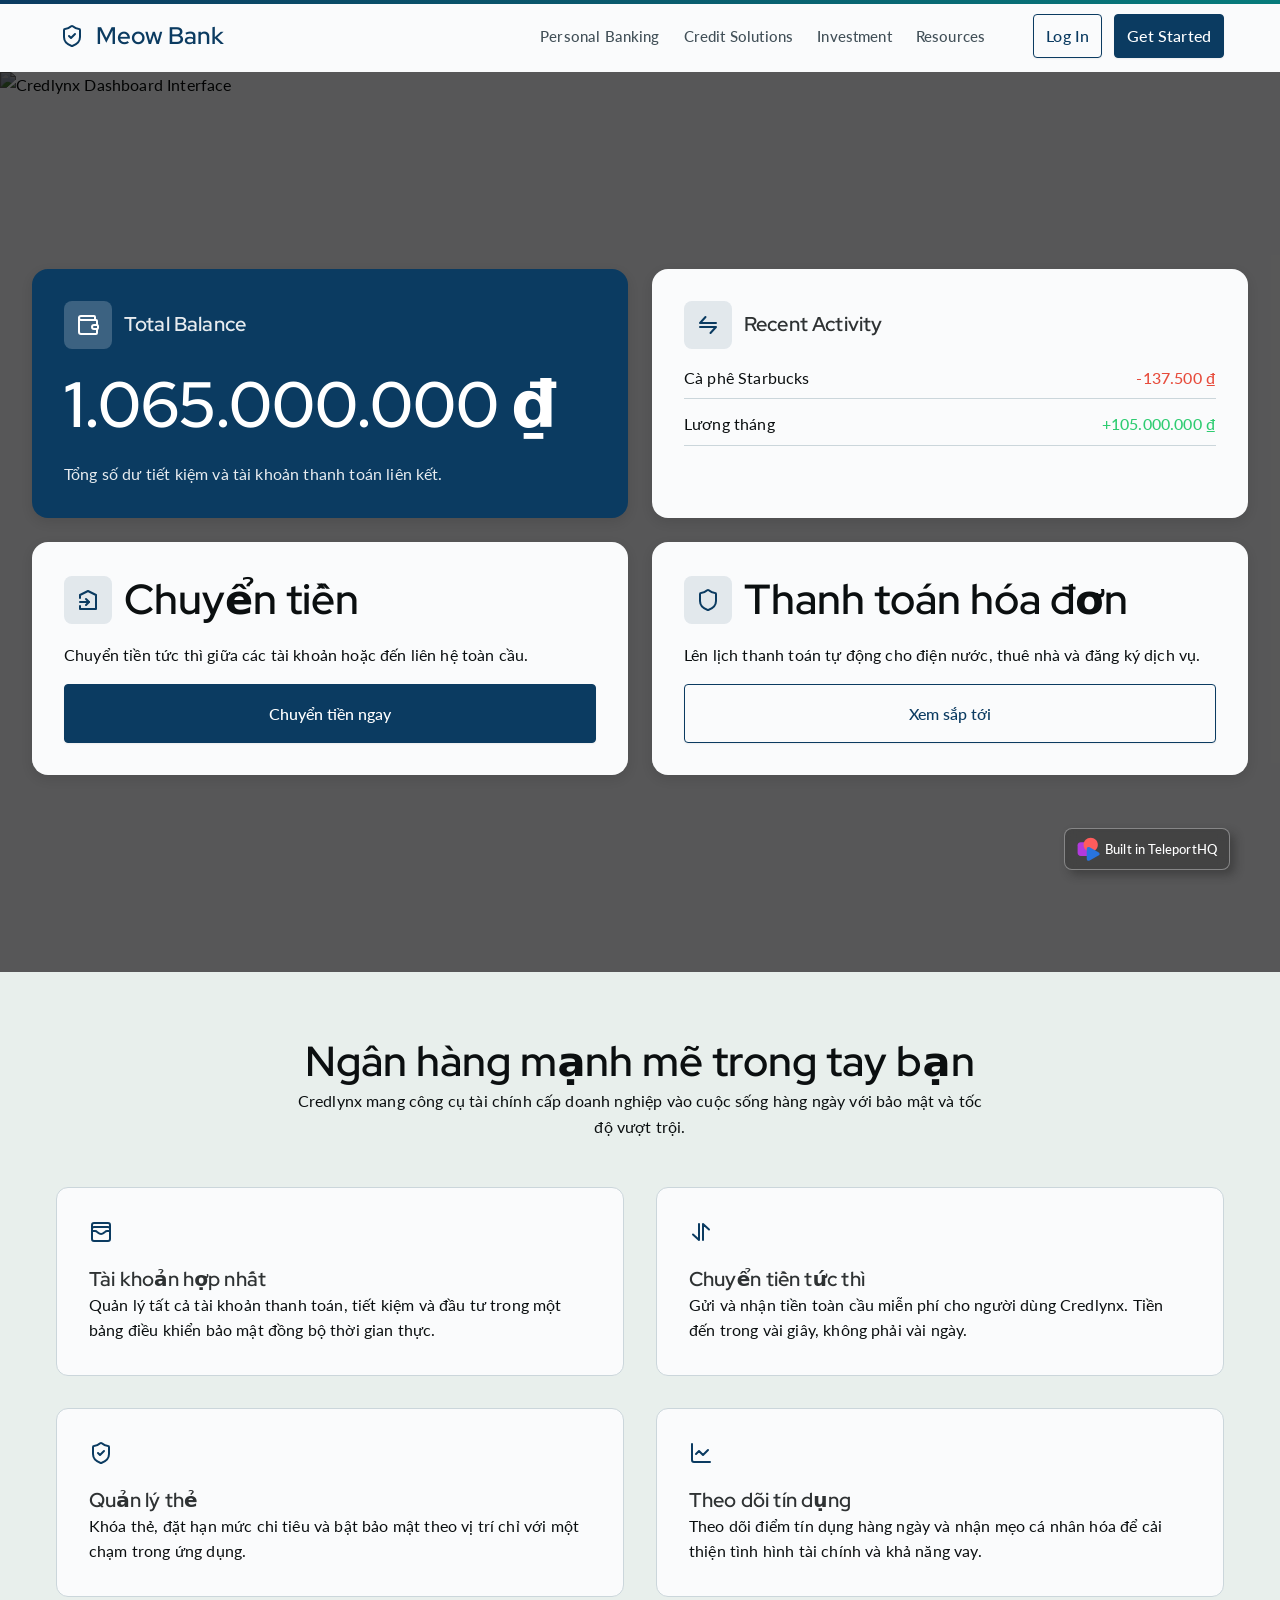
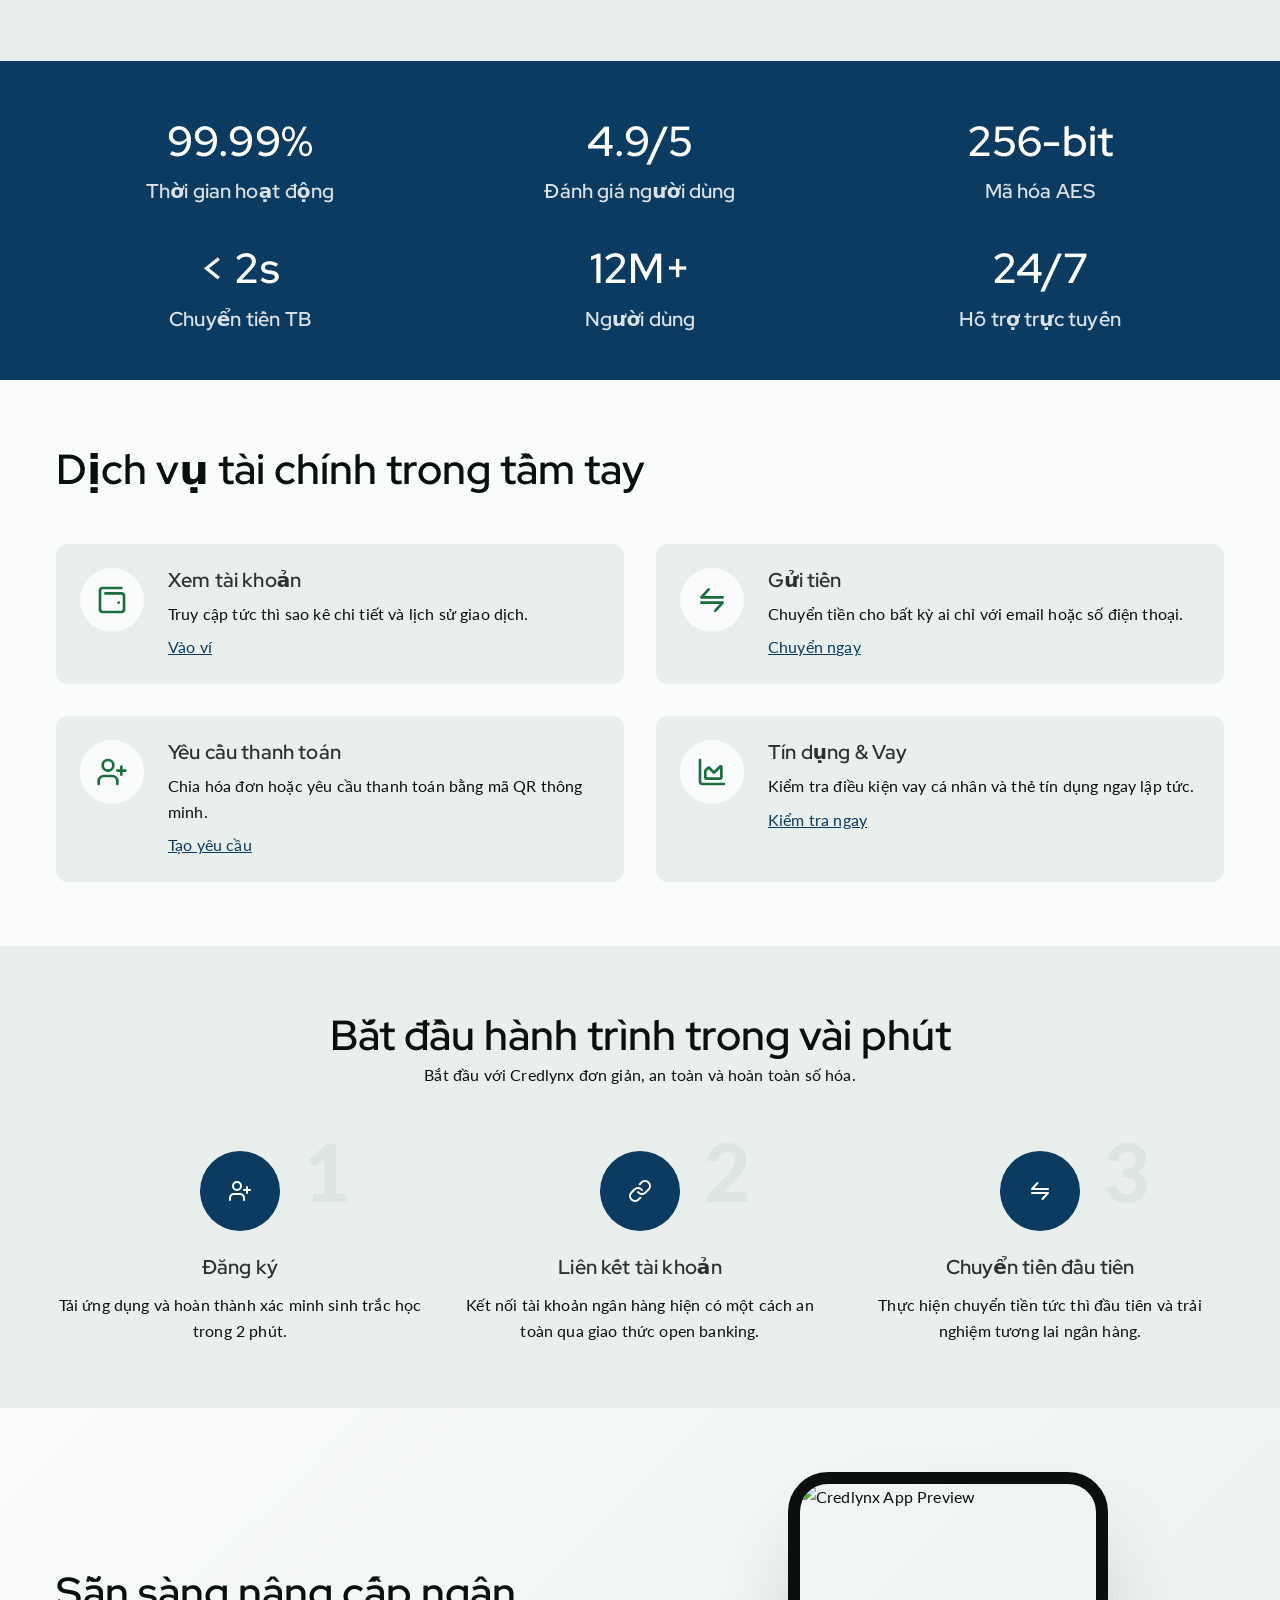
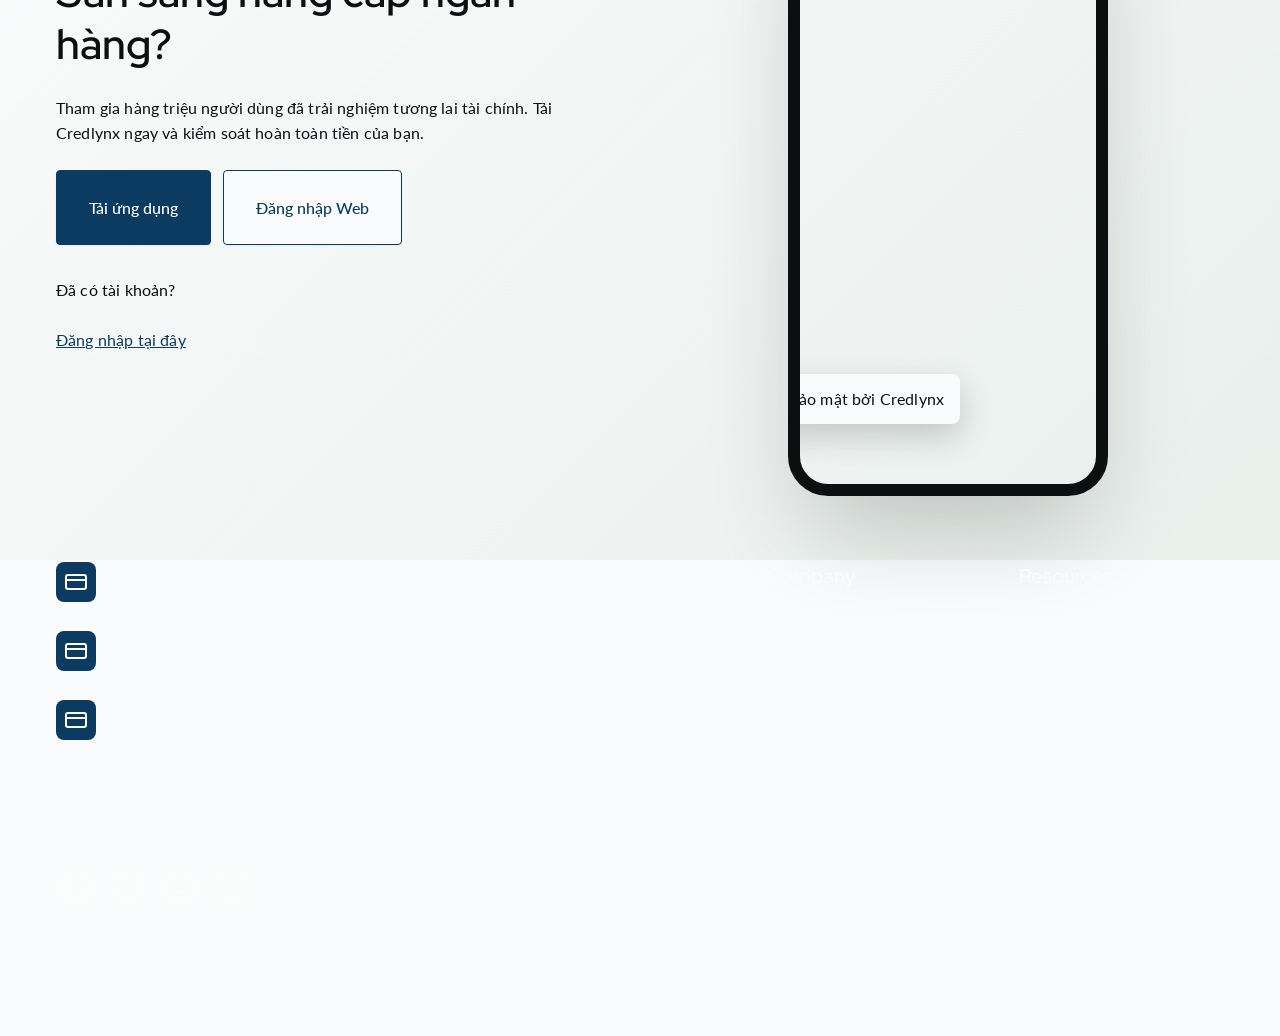
==== static/index.html @ f922c470 "Initial commit" ====
<!DOCTYPE html>
<html lang="vi">
  <head>
    <title>Gripping Alert Rail</title>
    <meta property="og:title" content="Gripping Alert Rail" />
    <meta name="viewport" content="width=device-width, initial-scale=1.0" />
    <meta charset="utf-8" />
    <meta property="twitter:card" content="summary_large_image" />

    <style data-tag="reset-style-sheet">
      html {  line-height: 1.15;}body {  margin: 0;}* {  box-sizing: border-box;  border-width: 0;  border-style: solid;  -webkit-font-smoothing: antialiased;}p,li,ul,pre,div,h1,h2,h3,h4,h5,h6,figure,blockquote,figcaption {  margin: 0;  padding: 0;}button {  background-color: transparent;}button,input,optgroup,select,textarea {  font-family: inherit;  font-size: 100%;  line-height: 1.15;  margin: 0;}button,select {  text-transform: none;}button,[type="button"],[type="reset"],[type="submit"] {  -webkit-appearance: button;  color: inherit;}button::-moz-focus-inner,[type="button"]::-moz-focus-inner,[type="reset"]::-moz-focus-inner,[type="submit"]::-moz-focus-inner {  border-style: none;  padding: 0;}button:-moz-focus,[type="button"]:-moz-focus,[type="reset"]:-moz-focus,[type="submit"]:-moz-focus {  outline: 1px dotted ButtonText;}a {  color: inherit;  text-decoration: inherit;}pre {  white-space: normal;}input {  padding: 2px 4px;}img {  display: block;}details {  display: block;  margin: 0;  padding: 0;}summary::-webkit-details-marker {  display: none;}[data-thq="accordion"] [data-thq="accordion-content"] {  max-height: 0;  overflow: hidden;  transition: max-height 0.3s ease-in-out;  padding: 0;}[data-thq="accordion"] details[data-thq="accordion-trigger"][open] + [data-thq="accordion-content"] {  max-height: 1000vh;}details[data-thq="accordion-trigger"][open] summary [data-thq="accordion-icon"] {  transform: rotate(180deg);}html { scroll-behavior: smooth  }
    </style>
    <style data-tag="default-style-sheet">
      html {
        font-family: Lato;
        font-size: 1rem;
      }

      body {
        font-weight: 400;
        font-style:normal;
        text-decoration: undefined;
        text-transform: undefined;
        letter-spacing: 0.01em;
        line-height: 1.6;
        color: var(--color-on-surface);
        background: var(--color-surface);

        fill: var(--color-on-surface);
      }
    </style>
    <link
      rel="stylesheet"
      href="https://unpkg.com/animate.css@4.1.1/animate.css"
    />
    <link
      rel="stylesheet"
      href="https://fonts.googleapis.com/css2?family=Inter:ital,wght@0,100;0,200;0,300;0,400;0,500;0,600;0,700;0,800;0,900;1,100;1,200;1,300;1,400;1,500;1,600;1,700;1,800;1,900&amp;display=swap"
      data-tag="font"
    />
    <link
      rel="stylesheet"
      href="https://fonts.googleapis.com/css2?family=STIX+Two+Text:ital,wght@0,400;0,500;0,600;0,700;1,400;1,500;1,600;1,700&amp;display=swap"
      data-tag="font"
    />
    <link
      rel="stylesheet"
      href="https://fonts.googleapis.com/css2?family=Noto+Sans:ital,wght@0,100;0,200;0,300;0,400;0,500;0,600;0,700;0,800;0,900;1,100;1,200;1,300;1,400;1,500;1,600;1,700;1,800;1,900&amp;display=swap"
      data-tag="font"
    />
    <link
      rel="stylesheet"
      href="https://fonts.googleapis.com/css2?family=Lato:ital,wght@0,100;0,300;0,400;0,700;0,900;1,100;1,300;1,400;1,700;1,900&amp;display=swap"
      data-tag="font"
    />
    <link
      rel="stylesheet"
      href="https://fonts.googleapis.com/css2?family=Red+Hat+Display:ital,wght@0,300;0,400;0,500;0,600;0,700;0,800;0,900;1,300;1,400;1,500;1,600;1,700;1,800;1,900&amp;display=swap"
      data-tag="font"
    />
    <link
      rel="stylesheet"
      href="https://unpkg.com/@teleporthq/teleport-custom-scripts/dist/style.css"
    />
    <style>
      [data-thq="thq-dropdown"]:hover > [data-thq="thq-dropdown-list"] {
          display: flex;
        }

        [data-thq="thq-dropdown"]:hover > div [data-thq="thq-dropdown-arrow"] {
          transform: rotate(90deg);
        }
    </style>
  </head>
  <body>
    <link rel="stylesheet" href="./style.css" />
    <div>



      <div class="home-container1">
        <navigation-wrapper class="navigation-wrapper">
          <!--Navigation component-->
          <div class="navigation-container1">
            <nav id="main-navigation" class="navigation-wrapper">
              <div class="navigation-container">
                <a href="index.html">
                  <div aria-label="Credlynx Home" class="navigation-logo-link">
                    <div class="navigation-logo-icon">
                      <svg
                        xmlns="http://www.w3.org/2000/svg"
                        width="24"
                        height="24"
                        viewBox="0 0 24 24"
                      >
                        <g
                          fill="none"
                          stroke="currentColor"
                          stroke-linecap="round"
                          stroke-linejoin="round"
                          stroke-width="2"
                        >
                          <path
                            d="M20 13c0 5-3.5 7.5-7.66 8.95a1 1 0 0 1-.67-.01C7.5 20.5 4 18 4 13V6a1 1 0 0 1 1-1c2 0 4.5-1.2 6.24-2.72a1.17 1.17 0 0 1 1.52 0C14.51 3.81 17 5 19 5a1 1 0 0 1 1 1z"
                          ></path>
                          <path d="m9 12l2 2l4-4"></path>
                        </g>
                      </svg>
                    </div>
                    <span class="navigation-brand-name section-title">
                      Meow Bank
                    </span>
                  </div>
                </a>
                <div class="navigation-desktop-menu">
                  <ul class="navigation-links-list">
                    <li class="navigation-link-item">
                      <a href="index.html">
                        <div class="navigation-nav-link">
                          <span>Personal Banking</span>
                        </div>
                      </a>
                    </li>
                    <li class="navigation-link-item">
                      <a href="index.html">
                        <div class="navigation-nav-link">
                          <span>Credit Solutions</span>
                        </div>
                      </a>
                    </li>
                    <li class="navigation-link-item">
                      <a href="index.html">
                        <div class="navigation-nav-link">
                          <span>Investment</span>
                        </div>
                      </a>
                    </li>
                    <li class="navigation-link-item">
                      <a href="index.html">
                        <div class="navigation-nav-link">
                          <span>Resources</span>
                        </div>
                      </a>
                    </li>
                  </ul>
                  <div class="navigation-actions">
                    <a href="login.html">
                      <div class="btn btn-outline btn-sm">
                        <span>Log In</span>
                      </div>
                    </a>
                    <a href="login.html">
                      <div class="btn btn-sm btn-primary">
                        <span>Get Started</span>
                      </div>
                    </a>
                  </div>
                </div>
                <button
                  id="mobile-menu-open"
                  aria-expanded="false"
                  aria-controls="mobile-overlay"
                  aria-label="Open menu"
                  class="navigation-mobile-toggle"
                >
                  <svg
                    xmlns="http://www.w3.org/2000/svg"
                    width="24"
                    height="24"
                    viewBox="0 0 24 24"
                  >
                    <path
                      fill="none"
                      stroke="currentColor"
                      stroke-linecap="round"
                      stroke-linejoin="round"
                      stroke-width="2"
                      d="M4 6h16M4 12h16M4 18h16"
                    ></path>
                  </svg>
                </button>
              </div>
            </nav>
            <div
              id="mobile-overlay"
              aria-hidden="true"
              class="navigation-mobile-overlay"
            >
              <div class="navigation-mobile-header">
                <a href="index.html">
                  <div aria-label="Credlynx Home" class="navigation-logo-link">
                    <div class="navigation-logo-icon">
                      <svg
                        xmlns="http://www.w3.org/2000/svg"
                        width="24"
                        height="24"
                        viewBox="0 0 24 24"
                      >
                        <g
                          fill="none"
                          stroke="currentColor"
                          stroke-linecap="round"
                          stroke-linejoin="round"
                          stroke-width="2"
                        >
                          <path
                            d="M20 13c0 5-3.5 7.5-7.66 8.95a1 1 0 0 1-.67-.01C7.5 20.5 4 18 4 13V6a1 1 0 0 1 1-1c2 0 4.5-1.2 6.24-2.72a1.17 1.17 0 0 1 1.52 0C14.51 3.81 17 5 19 5a1 1 0 0 1 1 1z"
                          ></path>
                          <path d="m9 12l2 2l4-4"></path>
                        </g>
                      </svg>
                    </div>
                    <span class="navigation-brand-name section-title">
                      Credlynx
                    </span>
                  </div>
                </a>
                <button
                  id="mobile-menu-close"
                  aria-label="Close menu"
                  class="navigation-mobile-close"
                >
                  <svg
                    xmlns="http://www.w3.org/2000/svg"
                    width="24"
                    height="24"
                    viewBox="0 0 24 24"
                  >
                    <path
                      fill="none"
                      stroke="currentColor"
                      stroke-linecap="round"
                      stroke-linejoin="round"
                      stroke-width="2"
                      d="M20 13c0 5-3.5 7.5-7.66 8.95a1 1 0 0 1-.67-.01C7.5 20.5 4 18 4 13V6a1 1 0 0 1 1-1c2 0 4.5-1.2 6.24-2.72a1.17 1.17 0 0 1 1.52 0C14.51 3.81 17 5 19 5a1 1 0 0 1 1 1zm-5.5-3.5l-5 5m0-5l5 5"
                    ></path>
                  </svg>
                </button>
              </div>
              <div class="navigation-mobile-content">
                <ul class="navigation-mobile-links">
                  <li class="navigation-mobile-item">
                    <a href="index.html">
                      <div class="navigation-mobile-link">
                        <span>Personal Banking</span>
                      </div>
                    </a>
                  </li>
                  <li class="navigation-mobile-item">
                    <a href="index.html">
                      <div class="navigation-mobile-link">
                        <span>Credit Solutions</span>
                      </div>
                    </a>
                  </li>
                  <li class="navigation-mobile-item">
                    <a href="index.html">
                      <div class="navigation-mobile-link">
                        <span>Investment</span>
                      </div>
                    </a>
                  </li>
                  <li class="navigation-mobile-item">
                    <a href="index.html">
                      <div class="navigation-mobile-link">
                        <span>Resources</span>
                      </div>
                    </a>
                  </li>
                  <li class="navigation-mobile-item">
                    <a href="login.html">
                      <div class="navigation-mobile-link">
                        <span>Login</span>
                      </div>
                    </a>
                  </li>
                  <div data-thq="thq-dropdown" class="navigation-thq-dropdown">
                    <div
                      data-thq="thq-dropdown-toggle"
                      class="navigation-thq-dropdown-toggle"
                    >
                      <span>More</span>
                      <div
                        data-thq="thq-dropdown-arrow"
                        class="navigation-thq-dropdown-arrow"
                      >
                        <svg viewBox="0 0 1024 1024" class="navigation-icon22">
                          <path d="M426 726v-428l214 214z"></path>
                        </svg>
                      </div>
                    </div>
                    <ul
                      data-thq="thq-dropdown-list"
                      class="navigation-thq-dropdown-list"
                    >
                      <li class="navigation-mobile-item">
                        <a href="account-balance.html">
                          <div class="navigation-mobile-link">
                            <span>Account Balance</span>
                          </div>
                        </a>
                      </li>
                    </ul>
                  </div>
                </ul>
                <div class="navigation-mobile-footer">
                  <a href="login.html">
                    <div class="navigation-full-btn btn btn-outline btn-lg">
                      <span>Log In</span>
                    </div>
                  </a>
                  <a href="login.html">
                    <div class="navigation-full-btn btn btn-primary btn-lg">
                      <span>Open Account</span>
                    </div>
                  </a>
                </div>
              </div>
            </div>
            <div class="navigation-container2">
              <div class="navigation-container3">
                <style>
                  @media (prefers-reduced-motion: reduce) {
                  .navigation-mobile-overlay {
                    transition: none;
                  }
                  }
                </style>
              </div>
            </div>
            <div class="navigation-container4">
              <div class="navigation-container5">
                <script defer="" data-name="navigation-logic">
                  document.addEventListener('DOMContentLoaded', function() {
                    (function(){
                      const mobileOpenBtn = document.getElementById("mobile-menu-open")
                      const mobileCloseBtn = document.getElementById("mobile-menu-close")
                      const mobileOverlay = document.getElementById("mobile-overlay")
                      const navLinks = document.querySelectorAll(".navigation-mobile-link")

                      const toggleMenu = (isOpen) => {
                        mobileOverlay.classList.toggle("is-active", isOpen)
                        mobileOpenBtn.setAttribute("aria-expanded", isOpen)
                        mobileOverlay.setAttribute("aria-hidden", !isOpen)
                        document.body.style.overflow = isOpen ? "hidden" : ""
                      }

                      mobileOpenBtn.addEventListener("click", () => toggleMenu(true))
                      mobileCloseBtn.addEventListener("click", () => toggleMenu(false))

                      navLinks.forEach((link) => {
                        link.addEventListener("click", () => toggleMenu(false))
                      })

                      window.addEventListener("scroll", () => {
                        const nav = document.getElementById("main-navigation")
                        if (window.scrollY > 20) {
                          nav.style.boxShadow = "0 4px 20px rgba(0, 0, 0, 0.05)"
                          nav.style.borderColor = "transparent"
                        } else {
                          nav.style.boxShadow = "none"
                          nav.style.borderColor = "var(--color-border)"
                        }
                      })
                    })()
                  });
                </script>
              </div>
            </div>
          </div>
        </navigation-wrapper>
        <section class="dashboard-hero">
          <div class="dashboard-hero__media">
            <img
              src="https://images.pexels.com/photos/7534796/pexels-photo-7534796.jpeg?auto=compress&amp;cs=tinysrgb&amp;w=1500"
              alt="Credlynx Dashboard Interface"
              class="dashboard-hero__image"
            />
            <div class="dashboard-hero__overlay"></div>
          </div>
          <div class="dashboard-hero__content">
            <div class="dashboard-hero__grid">
              <article class="dashboard-card dashboard-card--accent">
                <div class="dashboard-card__header">
                  <div class="dashboard-card__icon-box">
                    <svg
                      xmlns="http://www.w3.org/2000/svg"
                      width="24"
                      height="24"
                      viewBox="0 0 24 24"
                    >
                      <g
                        fill="none"
                        stroke="currentColor"
                        stroke-linecap="round"
                        stroke-linejoin="round"
                        stroke-width="2"
                      >
                        <path
                          d="M19 7V4a1 1 0 0 0-1-1H5a2 2 0 0 0 0 4h15a1 1 0 0 1 1 1v4h-3a2 2 0 0 0 0 4h3a1 1 0 0 0 1-1v-2a1 1 0 0 0-1-1"
                        ></path>
                        <path
                          d="M3 5v14a2 2 0 0 0 2 2h15a1 1 0 0 0 1-1v-4"
                        ></path>
                      </g>
                    </svg>
                  </div>
                  <span class="section-subtitle">Total Balance</span>
                </div>
                <h1 class="hero-title">1.065.000.000 ₫</h1>
                <p class="section-content">
                  Tổng số dư tiết kiệm và tài khoản thanh toán liên kết.
                </p>
              </article>
              <article class="dashboard-card">
                <div class="dashboard-card__header">
                  <div class="dashboard-card__icon-box">
                    <svg
                      xmlns="http://www.w3.org/2000/svg"
                      width="24"
                      height="24"
                      viewBox="0 0 24 24"
                    >
                      <path
                        fill="none"
                        stroke="currentColor"
                        stroke-linecap="round"
                        stroke-linejoin="round"
                        stroke-width="2"
                        d="M20 10H4l5.5-6M4 14h16l-5.5 6"
                      ></path>
                    </svg>
                  </div>
                  <span class="section-subtitle">Recent Activity</span>
                </div>
                <ul class="dashboard-list">
                  <li class="dashboard-list__item">
                    <span class="section-content">Cà phê Starbucks</span>
                    <span
                      class="dashboard-list__amount dashboard-list__amount--negative"
                    >
                      -137.500 ₫
                    </span>
                  </li>
                  <li class="dashboard-list__item">
                    <span class="section-content">Lương tháng</span>
                    <span
                      class="dashboard-list__amount dashboard-list__amount--positive"
                    >
                      +105.000.000 ₫
                    </span>
                  </li>
                </ul>
              </article>
              <article class="dashboard-card dashboard-card--interactive">
                <div class="dashboard-card__header">
                  <div class="dashboard-card__icon-box">
                    <svg
                      xmlns="http://www.w3.org/2000/svg"
                      width="24"
                      height="24"
                      viewBox="0 0 24 24"
                    >
                      <g
                        fill="none"
                        stroke="currentColor"
                        stroke-linecap="round"
                        stroke-linejoin="round"
                        stroke-width="2"
                      >
                        <path d="M4 18v3h16V7l-8-4l-8 4v3m0 4h9"></path>
                        <path d="m10 11l3 3l-3 3"></path>
                      </g>
                    </svg>
                  </div>
                  <h2 class="section-title">Chuyển tiền</h2>
                </div>
                <p class="section-content">
                  Chuyển tiền tức thì giữa các tài khoản hoặc đến liên hệ
                  toàn cầu.
                </p>
                <button class="btn btn-primary btn-lg">Chuyển tiền ngay</button>
              </article>
              <article class="dashboard-card dashboard-card--interactive">
                <div class="dashboard-card__header">
                  <div class="dashboard-card__icon-box">
                    <svg
                      xmlns="http://www.w3.org/2000/svg"
                      width="24"
                      height="24"
                      viewBox="0 0 24 24"
                    >
                      <path
                        fill="none"
                        stroke="currentColor"
                        stroke-linecap="round"
                        stroke-linejoin="round"
                        stroke-width="2"
                        d="M20 13c0 5-3.5 7.5-7.66 8.95a1 1 0 0 1-.67-.01C7.5 20.5 4 18 4 13V6a1 1 0 0 1 1-1c2 0 4.5-1.2 6.24-2.72a1.17 1.17 0 0 1 1.52 0C14.51 3.81 17 5 19 5a1 1 0 0 1 1 1z"
                      ></path>
                    </svg>
                  </div>
                  <h2 class="section-title">Thanh toán hóa đơn</h2>
                </div>
                <p class="section-content">
                  Lên lịch thanh toán tự động cho điện nước, thuê nhà và
                  đăng ký dịch vụ.
                </p>
                <button class="btn btn-lg btn-outline">Xem sắp tới</button>
              </article>
            </div>
          </div>
        </section>
        <section class="core-features">
          <div class="core-features__container">
            <div class="core-features__intro">
              <h2 class="section-title">Ngân hàng mạnh mẽ trong tay bạn</h2>
              <p class="section-content">
                Credlynx mang công cụ tài chính cấp doanh nghiệp vào cuộc
                sống hàng ngày với bảo mật và tốc độ vượt trội.
              </p>
            </div>
            <div class="core-features__grid">
              <article class="feature-card">
                <div class="feature-card__icon">
                  <svg
                    xmlns="http://www.w3.org/2000/svg"
                    width="24"
                    height="24"
                    viewBox="0 0 24 24"
                  >
                    <g
                      fill="none"
                      stroke="currentColor"
                      stroke-linecap="round"
                      stroke-linejoin="round"
                      stroke-width="2"
                    >
                      <rect width="18" height="18" x="3" y="3" rx="2"></rect>
                      <path
                        d="M3 9a2 2 0 0 1 2-2h14a2 2 0 0 1 2 2M3 11h3c.8 0 1.6.3 2.1.9l1.1.9c1.6 1.6 4.1 1.6 5.7 0l1.1-.9c.5-.5 1.3-.9 2.1-.9H21"
                      ></path>
                    </g>
                  </svg>
                </div>
                <h3 class="section-subtitle">Tài khoản hợp nhất</h3>
                <p class="section-content">
                  Quản lý tất cả tài khoản thanh toán, tiết kiệm và đầu tư
                  trong một bảng điều khiển bảo mật đồng bộ thời gian thực.
                </p>
              </article>
              <article class="feature-card">
                <div class="feature-card__icon">
                  <svg
                    xmlns="http://www.w3.org/2000/svg"
                    width="24"
                    height="24"
                    viewBox="0 0 24 24"
                  >
                    <path
                      fill="none"
                      stroke="currentColor"
                      stroke-linecap="round"
                      stroke-linejoin="round"
                      stroke-width="2"
                      d="M10 4v16l-6-5.5M14 20V4l6 5.5"
                    ></path>
                  </svg>
                </div>
                <h3 class="section-subtitle">Chuyển tiền tức thì</h3>
                <p class="section-content">
                  Gửi và nhận tiền toàn cầu miễn phí cho người dùng Credlynx.
                  Tiền đến trong vài giây, không phải vài ngày.
                </p>
              </article>
              <article class="feature-card">
                <div class="feature-card__icon">
                  <svg
                    xmlns="http://www.w3.org/2000/svg"
                    width="24"
                    height="24"
                    viewBox="0 0 24 24"
                  >
                    <g
                      fill="none"
                      stroke="currentColor"
                      stroke-linecap="round"
                      stroke-linejoin="round"
                      stroke-width="2"
                    >
                      <path
                        d="M20 13c0 5-3.5 7.5-7.66 8.95a1 1 0 0 1-.67-.01C7.5 20.5 4 18 4 13V6a1 1 0 0 1 1-1c2 0 4.5-1.2 6.24-2.72a1.17 1.17 0 0 1 1.52 0C14.51 3.81 17 5 19 5a1 1 0 0 1 1 1z"
                      ></path>
                      <path d="m9 12l2 2l4-4"></path>
                    </g>
                  </svg>
                </div>
                <h3 class="section-subtitle">Quản lý thẻ</h3>
                <p class="section-content">
                  Khóa thẻ, đặt hạn mức chi tiêu và bật bảo mật theo
                  vị trí chỉ với một chạm trong ứng dụng.
                </p>
              </article>
              <article class="feature-card">
                <div class="feature-card__icon">
                  <svg
                    xmlns="http://www.w3.org/2000/svg"
                    width="24"
                    height="24"
                    viewBox="0 0 24 24"
                  >
                    <g
                      fill="none"
                      stroke="currentColor"
                      stroke-linecap="round"
                      stroke-linejoin="round"
                      stroke-width="2"
                    >
                      <path d="M3 3v16a2 2 0 0 0 2 2h16"></path>
                      <path d="m19 9l-5 5l-4-4l-3 3"></path>
                    </g>
                  </svg>
                </div>
                <h3 class="section-subtitle">Theo dõi tín dụng</h3>
                <p class="section-content">
                  Theo dõi điểm tín dụng hàng ngày và nhận mẹo cá nhân hóa để
                  cải thiện tình hình tài chính và khả năng vay.
                </p>
              </article>
            </div>
          </div>
        </section>
        <section class="trust-stats">
          <div class="trust-stats__container">
            <div class="trust-stats__grid">
              <div class="stat-item">
                <span class="stat-item__value">99.99%</span>
                <span class="section-subtitle">Thời gian hoạt động</span>
              </div>
              <div class="stat-item">
                <span class="stat-item__value">4.9/5</span>
                <span class="section-subtitle">Đánh giá người dùng</span>
              </div>
              <div class="stat-item">
                <span class="stat-item__value">256-bit</span>
                <span class="section-subtitle">Mã hóa AES</span>
              </div>
              <div class="stat-item">
                <span class="stat-item__value">&lt; 2s</span>
                <span class="section-subtitle">Chuyển tiền TB</span>
              </div>
              <div class="stat-item">
                <span class="stat-item__value">12M+</span>
                <span class="section-subtitle">Người dùng</span>
              </div>
              <div class="stat-item">
                <span class="stat-item__value">24/7</span>
                <span class="section-subtitle">Hỗ trợ trực tuyến</span>
              </div>
            </div>
          </div>
        </section>
        <section class="quick-services">
          <div class="quick-services__container">
            <h2 class="section-title">Dịch vụ tài chính trong tầm tay</h2>
            <div class="quick-services__grid">
              <article class="service-block">
                <div class="service-block__visual">
                  <svg
                    xmlns="http://www.w3.org/2000/svg"
                    width="32"
                    height="32"
                    viewBox="0 0 24 24"
                  >
                    <path
                      fill="none"
                      stroke="currentColor"
                      stroke-linecap="round"
                      stroke-linejoin="round"
                      stroke-width="2"
                      d="M17 14h.01M7 7h12a2 2 0 0 1 2 2v10a2 2 0 0 1-2 2H5a2 2 0 0 1-2-2V5a2 2 0 0 1 2-2h14"
                    ></path>
                  </svg>
                </div>
                <div class="service-block__content">
                  <h3 class="section-subtitle">Xem tài khoản</h3>
                  <p class="section-content">
                    Truy cập tức thì sao kê chi tiết và lịch sử giao dịch.
                  </p>
                  <a href="#">
                    <div class="btn-link"><span>Vào ví</span></div>
                  </a>
                </div>
              </article>
              <article class="service-block">
                <div class="service-block__visual">
                  <svg
                    xmlns="http://www.w3.org/2000/svg"
                    width="32"
                    height="32"
                    viewBox="0 0 24 24"
                  >
                    <path
                      fill="none"
                      stroke="currentColor"
                      stroke-linecap="round"
                      stroke-linejoin="round"
                      stroke-width="2"
                      d="M20 10H4l5.5-6M4 14h16l-5.5 6"
                    ></path>
                  </svg>
                </div>
                <div class="service-block__content">
                  <h3 class="section-subtitle">Gửi tiền</h3>
                  <p class="section-content">
                    Chuyển tiền cho bất kỳ ai chỉ với email hoặc số điện
                    thoại.
                  </p>
                  <a href="#">
                    <div class="btn-link"><span>Chuyển ngay</span></div>
                  </a>
                </div>
              </article>
              <article class="service-block">
                <div class="service-block__visual">
                  <svg
                    xmlns="http://www.w3.org/2000/svg"
                    width="32"
                    height="32"
                    viewBox="0 0 24 24"
                  >
                    <g
                      fill="none"
                      stroke="currentColor"
                      stroke-linecap="round"
                      stroke-linejoin="round"
                      stroke-width="2"
                    >
                      <path
                        d="M16 21v-2a4 4 0 0 0-4-4H6a4 4 0 0 0-4 4v2"
                      ></path>
                      <circle cx="9" cy="7" r="4"></circle>
                      <path d="M19 8v6m3-3h-6"></path>
                    </g>
                  </svg>
                </div>
                <div class="service-block__content">
                  <h3 class="section-subtitle">Yêu cầu thanh toán</h3>
                  <p class="section-content">
                    Chia hóa đơn hoặc yêu cầu thanh toán bằng mã QR thông minh.
                  </p>
                  <a href="#">
                    <div class="btn-link"><span>Tạo yêu cầu</span></div>
                  </a>
                </div>
              </article>
              <article class="service-block">
                <div class="service-block__visual">
                  <svg
                    xmlns="http://www.w3.org/2000/svg"
                    width="32"
                    height="32"
                    viewBox="0 0 24 24"
                  >
                    <g
                      fill="none"
                      stroke="currentColor"
                      stroke-linecap="round"
                      stroke-linejoin="round"
                      stroke-width="2"
                    >
                      <path d="M3 3v16a2 2 0 0 0 2 2h16"></path>
                      <path
                        d="M7 11.207a.5.5 0 0 1 .146-.353l2-2a.5.5 0 0 1 .708 0l3.292 3.292a.5.5 0 0 0 .708 0l4.292-4.292a.5.5 0 0 1 .854.353V16a1 1 0 0 1-1 1H8a1 1 0 0 1-1-1z"
                      ></path>
                    </g>
                  </svg>
                </div>
                <div class="service-block__content">
                  <h3 class="section-subtitle">Tín dụng &amp; Vay</h3>
                  <p class="section-content">
                    Kiểm tra điều kiện vay cá nhân và thẻ tín dụng
                    ngay lập tức.
                  </p>
                  <a href="#">
                    <div class="btn-link"><span>Kiểm tra ngay</span></div>
                  </a>
                </div>
              </article>
            </div>
          </div>
        </section>
        <section class="how-it-works">
          <div class="how-it-works__container">
            <div class="how-it-works__header">
              <h2 class="section-title">Bắt đầu hành trình trong vài phút</h2>
              <p class="section-content">
                Bắt đầu với Credlynx đơn giản, an toàn và hoàn toàn
                số hóa.
              </p>
            </div>
            <div class="process-steps">
              <div class="process-step">
                <div class="process-step__number"><span>1</span></div>
                <div class="process-step__icon">
                  <svg
                    xmlns="http://www.w3.org/2000/svg"
                    width="24"
                    height="24"
                    viewBox="0 0 24 24"
                  >
                    <g
                      fill="none"
                      stroke="currentColor"
                      stroke-linecap="round"
                      stroke-linejoin="round"
                      stroke-width="2"
                    >
                      <path
                        d="M16 21v-2a4 4 0 0 0-4-4H6a4 4 0 0 0-4 4v2"
                      ></path>
                      <circle cx="9" cy="7" r="4"></circle>
                      <path d="M19 8v6m3-3h-6"></path>
                    </g>
                  </svg>
                </div>
                <h3 class="section-subtitle">Đăng ký</h3>
                <p class="section-content">
                  Tải ứng dụng và hoàn thành xác minh sinh trắc học trong
                  2 phút.
                </p>
              </div>
              <div class="process-step">
                <div class="process-step__number"><span>2</span></div>
                <div class="process-step__icon">
                  <svg
                    xmlns="http://www.w3.org/2000/svg"
                    width="24"
                    height="24"
                    viewBox="0 0 24 24"
                  >
                    <g
                      fill="none"
                      stroke="currentColor"
                      stroke-linecap="round"
                      stroke-linejoin="round"
                      stroke-width="2"
                    >
                      <path
                        d="M10 13a5 5 0 0 0 7.54.54l3-3a5 5 0 0 0-7.07-7.07l-1.72 1.71"
                      ></path>
                      <path
                        d="M14 11a5 5 0 0 0-7.54-.54l-3 3a5 5 0 0 0 7.07 7.07l1.71-1.71"
                      ></path>
                    </g>
                  </svg>
                </div>
                <h3 class="section-subtitle">Liên kết tài khoản</h3>
                <p class="section-content">
                  Kết nối tài khoản ngân hàng hiện có một cách an toàn qua
                  giao thức open banking.
                </p>
              </div>
              <div class="process-step">
                <div class="process-step__number"><span>3</span></div>
                <div class="process-step__icon">
                  <svg
                    xmlns="http://www.w3.org/2000/svg"
                    width="24"
                    height="24"
                    viewBox="0 0 24 24"
                  >
                    <path
                      fill="none"
                      stroke="currentColor"
                      stroke-linecap="round"
                      stroke-linejoin="round"
                      stroke-width="2"
                      d="M20 10H4l5.5-6M4 14h16l-5.5 6"
                    ></path>
                  </svg>
                </div>
                <h3 class="section-subtitle">Chuyển tiền đầu tiên</h3>
                <p class="section-content">
                  Thực hiện chuyển tiền tức thì đầu tiên và trải nghiệm tương
                  lai ngân hàng.
                </p>
              </div>
            </div>
          </div>
        </section>
        <section class="get-started">
          <div class="get-started__container">
            <div class="get-started__split">
              <div class="get-started__content">
                <h2 class="section-title">Sẵn sàng nâng cấp ngân hàng?</h2>
                <p class="section-content">
                  Tham gia hàng triệu người dùng đã trải nghiệm tương lai
                  tài chính. Tải Credlynx ngay và kiểm soát hoàn toàn
                  tiền của bạn.
                </p>
                <div class="get-started__actions">
                  <button class="btn btn-primary btn-xl">Tải ứng dụng</button>
                  <button class="btn btn-outline btn-xl">Đăng nhập Web</button>
                </div>
                <p class="get-started__prompt section-content">
                  <span>Đã có tài khoản?</span>
                  <a href="#"></a>
                </p>
                <div class="btn-link">
                  <a href="login.html"><span>Đăng nhập tại đây</span></a>
                </div>
                <a href="#"></a>
                <p></p>
              </div>
              <div class="get-started__visual">
                <div class="phone-mockup">
                  <img
                    src="https://images.pexels.com/photos/6406691/pexels-photo-6406691.jpeg?auto=compress&amp;cs=tinysrgb&amp;w=1500"
                    alt="Credlynx App Preview"
                    class="phone-mockup__image"
                  />
                  <div class="phone-mockup__floating-card">
                    <svg
                      xmlns="http://www.w3.org/2000/svg"
                      width="24"
                      height="24"
                      viewBox="0 0 24 24"
                    >
                      <g
                        fill="none"
                        stroke="currentColor"
                        stroke-linecap="round"
                        stroke-linejoin="round"
                        stroke-width="2"
                      >
                        <path
                          d="M20 13c0 5-3.5 7.5-7.66 8.95a1 1 0 0 1-.67-.01C7.5 20.5 4 18 4 13V6a1 1 0 0 1 1-1c2 0 4.5-1.2 6.24-2.72a1.17 1.17 0 0 1 1.52 0C14.51 3.81 17 5 19 5a1 1 0 0 1 1 1z"
                        ></path>
                        <path d="m9 12l2 2l4-4"></path>
                      </g>
                    </svg>
                    <span>Bảo mật bởi Credlynx</span>
                  </div>
                </div>
              </div>
            </div>
          </div>
        </section>
        <div class="home-container2">
          <div class="home-container3">
            <script defer="" data-name="credlynx-dashboard">
              document.addEventListener('DOMContentLoaded', function() {
                (function(){
                  const dashboardCards = document.querySelectorAll(".dashboard-card--interactive")

                  dashboardCards.forEach((card) => {
                    card.addEventListener("mouseenter", () => {
                      card.style.transition = "all 0.4s cubic-bezier(0.175, 0.885, 0.32, 1.275)"
                    })
                  })

                  const observerOptions = {
                    threshold: 0.1,
                    rootMargin: "0px 0px -50px 0px",
                  }

                  const revealOnScroll = new IntersectionObserver((entries) => {
                    entries.forEach((entry) => {
                      if (entry.isIntersecting) {
                        entry.target.style.opacity = "1"
                        entry.target.style.transform = "translateY(0)"
                        revealOnScroll.unobserve(entry.target)
                      }
                    })
                  }, observerOptions)

                  document.querySelectorAll(".feature-card, .service-block, .process-step, .testimonial-card").forEach((el) => {
                    el.style.opacity = "0"
                    el.style.transform = "translateY(30px)"
                    el.style.transition = "opacity 0.6s ease-out, transform 0.6s ease-out"
                    revealOnScroll.observe(el)
                  })
                })()
              });
            </script>
          </div>
        </div>
        <footer-wrapper class="footer-wrapper">
          <!--Footer component-->
          <div class="footer-container1">
            <footer class="footer-wrapper">
              <div class="footer-container">
                <div class="footer-main-grid">
                  <div class="footer-brand-column">
                    <a href="index.html">
                      <div class="footer-logo-link">
                        <div class="footer-logo-icon">
                          <svg
                            xmlns="http://www.w3.org/2000/svg"
                            width="24"
                            height="24"
                            viewBox="0 0 24 24"
                          >
                            <g
                              fill="none"
                              stroke="currentColor"
                              stroke-linecap="round"
                              stroke-linejoin="round"
                              stroke-width="2"
                            >
                              <rect
                                width="20"
                                height="14"
                                x="2"
                                y="5"
                                rx="2"
                              ></rect>
                              <path d="M2 10h20"></path>
                            </g>
                          </svg>
                        </div>
                        <span class="footer-brand-name">Meow Bank</span>
                      </div>
                    </a>
                    <a href="login.html">
                      <div class="footer-logo-link">
                        <div class="footer-logo-icon">
                          <svg
                            xmlns="http://www.w3.org/2000/svg"
                            width="24"
                            height="24"
                            viewBox="0 0 24 24"
                          >
                            <g
                              fill="none"
                              stroke="currentColor"
                              stroke-linecap="round"
                              stroke-linejoin="round"
                              stroke-width="2"
                            >
                              <rect
                                width="20"
                                height="14"
                                x="2"
                                y="5"
                                rx="2"
                              ></rect>
                              <path d="M2 10h20"></path>
                            </g>
                          </svg>
                        </div>
                        <span class="footer-brand-name">Login</span>
                      </div>
                    </a>
                    <a href="account-balance.html">
                      <div class="footer-logo-link">
                        <div class="footer-logo-icon">
                          <svg
                            xmlns="http://www.w3.org/2000/svg"
                            width="24"
                            height="24"
                            viewBox="0 0 24 24"
                          >
                            <g
                              fill="none"
                              stroke="currentColor"
                              stroke-linecap="round"
                              stroke-linejoin="round"
                              stroke-width="2"
                            >
                              <rect
                                width="20"
                                height="14"
                                x="2"
                                y="5"
                                rx="2"
                              ></rect>
                              <path d="M2 10h20"></path>
                            </g>
                          </svg>
                        </div>
                        <span class="footer-brand-name">Account Balance</span>
                      </div>
                    </a>
                    <p class="footer-brand-description section-content">
                      Empowering your financial future with secure banking and
                      smart credit solutions. Built for the modern economy.
                    </p>
                    <div class="footer-social-links">
                      <a href="#">
                        <div aria-label="Facebook" class="footer-social-icon">
                          <svg
                            xmlns="http://www.w3.org/2000/svg"
                            width="24"
                            height="24"
                            viewBox="0 0 24 24"
                          >
                            <path
                              fill="none"
                              stroke="currentColor"
                              stroke-linecap="round"
                              stroke-linejoin="round"
                              stroke-width="2"
                              d="M7 10v4h3v7h4v-7h3l1-4h-4V8a1 1 0 0 1 1-1h3V3h-3a5 5 0 0 0-5 5v2z"
                            ></path>
                          </svg>
                        </div>
                      </a>
                      <a href="#">
                        <div aria-label="Twitter" class="footer-social-icon">
                          <svg
                            xmlns="http://www.w3.org/2000/svg"
                            width="24"
                            height="24"
                            viewBox="0 0 24 24"
                          >
                            <path
                              fill="none"
                              stroke="currentColor"
                              stroke-linecap="round"
                              stroke-linejoin="round"
                              stroke-width="2"
                              d="M22 4.01c-1 .49-1.98.689-3 .99c-1.121-1.265-2.783-1.335-4.38-.737S11.977 6.323 12 8v1c-3.245.083-6.135-1.395-8-4c0 0-4.182 7.433 4 11c-1.872 1.247-3.739 2.088-6 2c3.308 1.803 6.913 2.423 10.034 1.517c3.58-1.04 6.522-3.723 7.651-7.742a13.8 13.8 0 0 0 .497-3.753c0-.249 1.51-2.772 1.818-4.013z"
                            ></path>
                          </svg>
                        </div>
                      </a>
                      <a href="#">
                        <div aria-label="Instagram" class="footer-social-icon">
                          <svg
                            xmlns="http://www.w3.org/2000/svg"
                            width="24"
                            height="24"
                            viewBox="0 0 24 24"
                          >
                            <g
                              fill="none"
                              stroke="currentColor"
                              stroke-linecap="round"
                              stroke-linejoin="round"
                              stroke-width="2"
                            >
                              <path
                                d="M4 8a4 4 0 0 1 4-4h8a4 4 0 0 1 4 4v8a4 4 0 0 1-4 4H8a4 4 0 0 1-4-4z"
                              ></path>
                              <path
                                d="M9 12a3 3 0 1 0 6 0a3 3 0 0 0-6 0m7.5-4.5v.01"
                              ></path>
                            </g>
                          </svg>
                        </div>
                      </a>
                      <a href="#">
                        <div aria-label="LinkedIn" class="footer-social-icon">
                          <svg
                            xmlns="http://www.w3.org/2000/svg"
                            width="24"
                            height="24"
                            viewBox="0 0 24 24"
                          >
                            <g
                              fill="none"
                              stroke="currentColor"
                              stroke-linecap="round"
                              stroke-linejoin="round"
                              stroke-width="2"
                            >
                              <path
                                d="M8 11v5m0-8v.01M12 16v-5m4 5v-3a2 2 0 1 0-4 0"
                              ></path>
                              <path
                                d="M3 7a4 4 0 0 1 4-4h10a4 4 0 0 1 4 4v10a4 4 0 0 1-4 4H7a4 4 0 0 1-4-4z"
                              ></path>
                            </g>
                          </svg>
                        </div>
                      </a>
                    </div>
                  </div>
                  <div class="footer-nav-column">
                    <h3 class="footer-column-title">Products</h3>
                    <ul class="footer-link-list">
                      <li class="footer-link-item">
                        <a href="#">
                          <div class="footer-link">
                            <span>Digital Banking</span>
                          </div>
                        </a>
                      </li>
                      <li class="footer-link-item">
                        <a href="#">
                          <div class="footer-link">
                            <span>Credit Cards</span>
                          </div>
                        </a>
                      </li>
                      <li class="footer-link-item">
                        <a href="#">
                          <div class="footer-link">
                            <span>Smart Savings</span>
                          </div>
                        </a>
                      </li>
                      <li class="footer-link-item">
                        <a href="#">
                          <div class="footer-link">
                            <span>Investment Plans</span>
                          </div>
                        </a>
                      </li>
                      <li class="footer-link-item">
                        <a href="#">
                          <div class="footer-link">
                            <span>Business Accounts</span>
                          </div>
                        </a>
                      </li>
                    </ul>
                  </div>
                  <div class="footer-nav-column">
                    <h3 class="footer-column-title">Company</h3>
                    <ul class="footer-link-list">
                      <li class="footer-link-item">
                        <a href="#">
                          <div class="footer-link">
                            <span>About Credlynx</span>
                          </div>
                        </a>
                      </li>
                      <li class="footer-link-item">
                        <a href="#">
                          <div class="footer-link"><span>Careers</span></div>
                        </a>
                      </li>
                      <li class="footer-link-item">
                        <a href="#">
                          <div class="footer-link">
                            <span>Press &amp; News</span>
                          </div>
                        </a>
                      </li>
                      <li class="footer-link-item">
                        <a href="#">
                          <div class="footer-link">
                            <span>Sustainability</span>
                          </div>
                        </a>
                      </li>
                      <li class="footer-link-item">
                        <a href="#">
                          <div class="footer-link"><span>Contact Us</span></div>
                        </a>
                      </li>
                    </ul>
                  </div>
                  <div class="footer-nav-column">
                    <h3 class="footer-column-title">Resources</h3>
                    <ul class="footer-link-list">
                      <li class="footer-link-item">
                        <a href="#">
                          <div class="footer-link">
                            <span>Help Center</span>
                          </div>
                        </a>
                      </li>
                      <li class="footer-link-item">
                        <a href="#">
                          <div class="footer-link">
                            <span>Financial Blog</span>
                          </div>
                        </a>
                      </li>
                      <li class="footer-link-item">
                        <a href="#">
                          <div class="footer-link">
                            <span>Security Center</span>
                          </div>
                        </a>
                      </li>
                      <li class="footer-link-item">
                        <a href="#">
                          <div class="footer-link">
                            <span>Developer API</span>
                          </div>
                        </a>
                      </li>
                      <li class="footer-link-item">
                        <a href="#">
                          <div class="footer-link">
                            <span>Partner Program</span>
                          </div>
                        </a>
                      </li>
                    </ul>
                  </div>
                </div>
                <div class="footer-bottom-bar">
                  <div class="footer-legal-links">
                    <span class="footer-copyright">
                      © 2026 Credlynx Financial Group. All rights reserved.
                    </span>
                    <div class="footer-legal-group">
                      <a href="#">
                        <div class="footer-legal-link">
                          <span>Privacy Policy</span>
                        </div>
                      </a>
                      <a href="#">
                        <div class="footer-legal-link">
                          <span>Terms of Service</span>
                        </div>
                      </a>
                      <a href="#">
                        <div class="footer-legal-link">
                          <span>Cookie Settings</span>
                        </div>
                      </a>
                    </div>
                  </div>
                  <div class="footer-trust-badges">
                    <div class="footer-trust-item">
                      <svg
                        xmlns="http://www.w3.org/2000/svg"
                        width="24"
                        height="24"
                        viewBox="0 0 24 24"
                      >
                        <g
                          fill="none"
                          stroke="currentColor"
                          stroke-linecap="round"
                          stroke-linejoin="round"
                          stroke-width="2"
                        >
                          <path
                            d="M20 13c0 5-3.5 7.5-7.66 8.95a1 1 0 0 1-.67-.01C7.5 20.5 4 18 4 13V6a1 1 0 0 1 1-1c2 0 4.5-1.2 6.24-2.72a1.17 1.17 0 0 1 1.52 0C14.51 3.81 17 5 19 5a1 1 0 0 1 1 1z"
                          ></path>
                          <path d="m9 12l2 2l4-4"></path>
                        </g>
                      </svg>
                      <span class="footer-trust-text">Bank-Level Security</span>
                    </div>
                    <div class="footer-trust-item">
                      <svg
                        xmlns="http://www.w3.org/2000/svg"
                        width="24"
                        height="24"
                        viewBox="0 0 24 24"
                      >
                        <path
                          fill="none"
                          stroke="currentColor"
                          stroke-linecap="round"
                          stroke-linejoin="round"
                          stroke-width="2"
                          d="M20 13c0 5-3.5 7.5-7.66 8.95a1 1 0 0 1-.67-.01C7.5 20.5 4 18 4 13V6a1 1 0 0 1 1-1c2 0 4.5-1.2 6.24-2.72a1.17 1.17 0 0 1 1.52 0C14.51 3.81 17 5 19 5a1 1 0 0 1 1 1z"
                        ></path>
                      </svg>
                      <span class="footer-trust-text">FDIC Insured</span>
                    </div>
                  </div>
                </div>
              </div>
            </footer>
            <div class="footer-container2">
              <div class="footer-container3">
                <script defer="" data-name="footer-interactivity">
                  document.addEventListener('DOMContentLoaded', function() {
                    (function(){
                      const footerIcons = document.querySelectorAll(".footer-social-icon")

                      footerIcons.forEach((icon) => {
                        icon.addEventListener("mouseenter", () => {
                          icon.style.transition = "all 0.4s cubic-bezier(0.175, 0.885, 0.32, 1.275)"
                        })
                      })

                      const currentYear = new Date().getFullYear()
                      const copyrightText = document.querySelector(".footer-copyright")
                      if (copyrightText) {
                        copyrightText.textContent = copyrightText.textContent.replace("2026", currentYear)
                      }
                    })()
                  });
                </script>
              </div>
            </div>
          </div>
        </footer-wrapper>
        <a href="https://play.teleporthq.io/signup">
          <div aria-label="Sign up to TeleportHQ" class="home-container4">
            <svg
              width="24"
              height="24"
              viewBox="0 0 19 21"
              fill="none"
              xmlns="http://www.w3.org/2000/svg"
              class="home-icon64"
            >
              <path
                d="M9.1017 4.64355H2.17867C0.711684 4.64355 -0.477539 5.79975 -0.477539 7.22599V13.9567C-0.477539 15.3829 0.711684 16.5391 2.17867 16.5391H9.1017C10.5687 16.5391 11.7579 15.3829 11.7579 13.9567V7.22599C11.7579 5.79975 10.5687 4.64355 9.1017 4.64355Z"
                fill="#B23ADE"
              ></path>
              <path
                d="M10.9733 12.7878C14.4208 12.7878 17.2156 10.0706 17.2156 6.71886C17.2156 3.3671 14.4208 0.649963 10.9733 0.649963C7.52573 0.649963 4.73096 3.3671 4.73096 6.71886C4.73096 10.0706 7.52573 12.7878 10.9733 12.7878Z"
                fill="#FF5C5C"
              ></path>
              <path
                d="M17.7373 13.3654C19.1497 14.1588 19.1497 15.4634 17.7373 16.2493L10.0865 20.5387C8.67402 21.332 7.51855 20.6836 7.51855 19.0968V10.5141C7.51855 8.92916 8.67402 8.2807 10.0865 9.07221L17.7373 13.3654Z"
                fill="#2874DE"
              ></path>
            </svg>
            <span class="home-text20">Built in TeleportHQ</span>
          </div>
        </a>
      </div>
      <link
        rel="canonical"
        href="https://gripping-alert-rail-heev41.teleporthq.app/"
      />
    </div>
  </body>
</html>
---- static/style.css ----
:root {
  --spacing-lg: 1rem;
  --spacing-md: 0.75rem;
  --spacing-sm: 0.5rem;
  --spacing-xl: 1.5rem;
  --spacing-xs: 0.25rem;
  --color-scrim: color-mix(in oklab, #000000 65%, transparent);
  --spacing-2xl: 2rem;
  --spacing-3xl: 3rem;
  --spacing-4xl: 4rem;
  --color-accent: #077b7b;
  --color-border: #cbd6db;
  --font-size-lg: clamp(1.125rem, 1rem + 0.6vw, 1.25rem);
  --font-size-sm: clamp(0.875rem, 0.8rem + 0.2vw, 1rem);
  --font-size-xl: clamp(1.25rem, 1.15rem + 0.8vw, 1.5rem);
  --font-size-xs: clamp(0.75rem, 0.67rem + 0.15vw, 0.875rem);
  --color-neutral: #d1d9de;
  --color-outline: #afc1c8;
  --color-overlay: color-mix(in oklab, #000000 40%, transparent);
  --color-primary: #0b3b61;
  --color-surface: #fafbfc;
  --divider-value: 1px solid var(--color-border);
  --font-size-2xl: clamp(1.5rem, 1.35rem + 1vw, 1.75rem);
  --font-size-3xl: clamp(2.2rem, 1.9rem + 1.8vw, 2.6rem);
  --font-size-4xl: clamp(3rem, 2.4rem + 2.6vw, 4rem);
  --font-size-base: 1rem;
  --shadow-level-1: 0 1px 2px rgba(0, 0, 0, 0.06);
  --shadow-level-2: 0 4px 12px rgba(0, 0, 0, 0.1);
  --shadow-level-3: 0 12px 32px rgba(0, 0, 0, 0.18);
  --color-backplate: color-mix(in oklab, #000000 55%, transparent);
  --color-on-accent: #ffffff;
  --color-secondary: #196f3d;
  --border-radius-lg: 12px;
  --border-radius-md: 8px;
  --border-radius-sm: 4px;
  --border-radius-xl: 16px;
  --color-on-primary: #ffffff;
  --color-on-surface: #0b0f10;
  --font-family-body: "Lato", system-ui, -apple-system, "Segoe UI", Roboto, "Helvetica Neue", Arial, sans-serif;
  --font-weight-body: 400;
  --line-height-body: 1.6;
  --content-max-width: 76rem;
  --border-radius-card: var(--border-radius-md);
  --border-radius-full: 9999px;
  --border-radius-none: 0px;
  --color-on-secondary: #ffffff;
  --font-style-heading: normal;
  --font-weight-medium: 500;
  --font-family-heading: "Red Hat Display", system-ui, -apple-system, "Segoe UI", Roboto, "Helvetica Neue", Arial, sans-serif;
  --font-weight-heading: 600;
  --letter-spacing-body: 0.01em;
  --line-height-heading: 1.25;
  --dl-layout-size-large: 144px;
  --dl-layout-size-small: 48px;
  --dl-layout-space-unit: 16px;
  --border-radius-control: var(--border-radius-sm);
  --dl-layout-size-medium: 96px;
  --dl-layout-size-xlarge: 192px;
  --dl-layout-size-xsmall: 16px;
  --font-style-subheading: normal;
  --color-surface-elevated: color-mix(in oklab, var(--color-surface) 92%, var(--color-secondary));
  --dl-color-theme-accent1: #FFFFFF;
  --dl-color-theme-accent2: #F5D1B0;
  --dl-layout-radius-round: 50%;
  --dl-layout-size-xxlarge: 288px;
  --letter-spacing-heading: 0em;
  --text-transform-heading: none;
  --dl-color-theme-primary1: #BF4408;
  --dl-color-theme-primary2: #E65103;
  --dl-layout-size-maxwidth: 1400px;
  --dl-layout-radius-radius2: 2px;
  --dl-layout-radius-radius4: 4px;
  --dl-layout-radius-radius8: 8px;
  --dl-layout-space-halfunit: 8px;
  --dl-layout-space-sixunits: 96px;
  --dl-layout-space-twounits: 32px;
  --dl-color-theme-secondary1: #FFFFFF;
  --dl-color-theme-secondary2: #FBF1EB;
  --dl-layout-space-fiveunits: 80px;
  --dl-layout-space-fourunits: 64px;
  --color-on-surface-secondary: #425058;
  --dl-layout-space-threeunits: 48px;
  --dl-color-theme-neutral-dark: #191818;
  --dl-layout-radius-cardradius: 8px;
  --dl-color-theme-neutral-light: #FBFAF9;
  --dl-layout-radius-imageradius: 8px;
  --dl-layout-radius-inputradius: 24px;
  --dl-layout-radius-buttonradius: 24px;
  --dl-layout-space-oneandhalfunits: 24px;
}
 
.button {
  color: var(--dl-color-theme-neutral-dark);
  display: inline-block;
  padding: 0.5rem 1rem;
  border-color: var(--dl-color-theme-neutral-dark);
  border-width: 1px;
  border-radius: 4px;
  background-color: var(--dl-color-theme-neutral-light);
}
 
.input {
  color: var(--dl-color-theme-neutral-dark);
  cursor: auto;
  padding: 0.5rem 1rem;
  border-color: var(--dl-color-theme-neutral-dark);
  border-width: 1px;
  border-radius: 4px;
  background-color: var(--dl-color-theme-neutral-light);
}
 
.textarea {
  color: var(--dl-color-theme-neutral-dark);
  cursor: auto;
  padding: 0.5rem;
  border-color: var(--dl-color-theme-neutral-dark);
  border-width: 1px;
  border-radius: 4px;
  background-color: var(--dl-color-theme-neutral-light);
}
 
.list {
  width: 100%;
  margin: 1em 0px 1em 0px;
  display: block;
  padding: 0px 0px 0px 1.5rem;
  list-style-type: none;
  list-style-position: outside;
}
 
.list-item {
  display: list-item;
}
 
.teleport-show {
  display: flex !important;
  transform: none !important;
}
 
.thq-input {
  color: var(--dl-color-theme-neutral-dark);
  cursor: auto;
  outline: none;
  padding: 0.5rem 1rem;
  align-self: stretch;
  text-align: center;
  border-color: var(--dl-color-theme-neutral-dark);
  border-width: 1px;
  border-radius: var(--dl-layout-radius-inputradius);
  background-color: var(--dl-color-theme-neutral-light);
}
 
.thq-input:focus {
  outline: 1px solid var(--dl-color-theme-primary1);
}
 
.thq-button-filled {
  gap: var(--dl-layout-space-halfunit);
  fill: var(--dl-color-theme-secondary1);
  color: var(--dl-color-theme-secondary1);
  cursor: pointer;
  display: flex;
  transition: 0.3s;
  align-items: center;
  font-weight: bold;
  padding-top: var(--dl-layout-space-halfunit);
  white-space: nowrap;
  border-color: var(--dl-color-theme-primary1);
  border-width: 1px;
  padding-left: var(--dl-layout-space-oneandhalfunits);
  border-radius: var(--dl-layout-radius-buttonradius);
  padding-right: var(--dl-layout-space-oneandhalfunits);
  padding-bottom: var(--dl-layout-space-halfunit);
  justify-content: center;
  background-color: var(--dl-color-theme-primary1);
}
 
.thq-button-filled:hover {
  fill: var(--dl-color-theme-secondary2);
  color: var(--dl-color-theme-secondary2);
  border-color: var(--dl-color-theme-primary2);
  background-color: var(--dl-color-theme-primary2);
}
 
.thq-button-outline {
  gap: var(--dl-layout-space-halfunit);
  fill: var(--dl-color-theme-primary1);
  color: var(--dl-color-theme-primary1);
  border: 1px solid;
  cursor: pointer;
  display: flex;
  transition: 0.3s;
  align-items: center;
  font-weight: bold;
  padding-top: var(--dl-layout-space-halfunit);
  white-space: nowrap;
  border-color: var(--dl-color-theme-primary1);
  padding-left: var(--dl-layout-space-oneandhalfunits);
  border-radius: var(--dl-layout-radius-buttonradius);
  padding-right: var(--dl-layout-space-oneandhalfunits);
  padding-bottom: var(--dl-layout-space-halfunit);
  justify-content: center;
}
 
.thq-button-outline:hover {
  fill: var(--dl-color-theme-secondary2);
  color: var(--dl-color-theme-secondary2);
  border-color: var(--dl-color-theme-primary2);
  background-color: var(--dl-color-theme-primary2);
}
 
.thq-button-flat {
  gap: var(--dl-layout-space-halfunit);
  fill: var(--dl-color-theme-primary1);
  color: var(--dl-color-theme-primary1);
  cursor: pointer;
  display: flex;
  transition: 0.3s;
  align-items: center;
  font-weight: bold;
  padding-top: var(--dl-layout-space-halfunit);
  white-space: nowrap;
  border-color: transparent;
  border-width: 1px;
  padding-left: var(--dl-layout-space-oneandhalfunits);
  border-radius: var(--dl-layout-radius-buttonradius);
  padding-right: var(--dl-layout-space-oneandhalfunits);
  padding-bottom: var(--dl-layout-space-halfunit);
  justify-content: center;
}
 
.thq-button-flat:hover {
  fill: var(--dl-color-theme-secondary1);
  color: var(--dl-color-theme-secondary1);
  border-color: var(--dl-color-theme-primary2);
  background-color: var(--dl-color-theme-primary2);
}
 
.thq-heading-1 {
  font-size: 48px;
  font-family: STIX Two Text;
  font-weight: 700;
  line-height: 1.5;
}
 
.thq-heading-2 {
  font-size: 35px;
  font-family: STIX Two Text;
  font-weight: 600;
  line-height: 1.5;
}
 
.thq-heading-3 {
  font-size: 26px;
  font-family: STIX Two Text;
  font-weight: 600;
  line-height: 1.5;
}
 
.thq-body-large {
  font-size: 18px;
  font-family: Noto Sans;
  line-height: 1.5;
}
 
.thq-body-small {
  font-size: 16px;
  font-family: Noto Sans;
  line-height: 1.5;
}
 
.thq-team-image-round {
  width: 80px;
  height: 80px;
  object-fit: cover;
  border-radius: 50%;
}
 
.thq-section-padding {
  width: 100%;
  display: flex;
  padding: var(--dl-layout-space-fiveunits);
  position: relative;
  align-items: center;
  flex-direction: column;
}
 
.thq-section-max-width {
  width: 100%;
  max-width: var(--dl-layout-size-maxwidth);
}
 
.thq-img-ratio-1-1 {
  width: 100%;
  object-fit: cover;
  aspect-ratio: 1/1;
  border-radius: var(--dl-layout-radius-imageradius);
}
 
.thq-img-ratio-16-9 {
  width: 100%;
  object-fit: cover;
  aspect-ratio: 16/9;
  border-radius: var(--dl-layout-radius-imageradius);
}
 
.thq-img-ratio-4-3 {
  width: 100%;
  object-fit: cover;
  aspect-ratio: 4/3;
  border-radius: var(--dl-layout-radius-imageradius);
}
 
.thq-img-ratio-4-6 {
  width: 100%;
  object-fit: cover;
  aspect-ratio: 4/6;
  border-radius: var(--dl-layout-radius-imageradius);
}
 
.thq-img-round {
  width: 100%;
  border-radius: var(--dl-layout-radius-round);
}
 
.thq-flex-column {
  gap: var(--dl-layout-space-twounits);
  display: flex;
  overflow: hidden;
  position: relative;
  align-items: center;
  flex-direction: column;
}
 
.thq-flex-row {
  gap: var(--dl-layout-space-twounits);
  display: flex;
  overflow: hidden;
  position: relative;
  align-items: center;
}
 
.thq-grid-6 {
  display: grid;
  grid-gap: var(--dl-layout-space-twounits);
  grid-template-columns: 1fr 1fr 1fr 1fr 1fr 1fr;
}
 
.thq-grid-5 {
  display: grid;
  grid-gap: var(--dl-layout-space-twounits);
  grid-template-columns: 1fr 1fr 1fr 1fr 1fr;
}
 
.thq-card {
  gap: var(--dl-layout-space-oneandhalfunits);
  display: flex;
  padding: var(--dl-layout-space-twounits);
  align-items: stretch;
  border-radius: var(--dl-layout-radius-cardradius);
  flex-direction: column;
}
 
.thq-box-shadow {
  box-shadow: 0px 0px 5px -2px var(--dl-color-theme-neutral-dark);
}
 
.thq-grid-3 {
  display: grid;
  grid-gap: var(--dl-layout-space-twounits);
  grid-template-columns: 1fr 1fr 1fr;
}
 
.thq-grid-4 {
  display: grid;
  grid-gap: var(--dl-layout-space-twounits);
  grid-template-columns: 1fr 1fr 1fr 1fr;
}
 
.thq-grid-2 {
  width: 100%;
  display: grid;
  grid-gap: var(--dl-layout-space-twounits);
  grid-template-columns: 1fr 1fr;
}
 
.thq-checkbox {
  width: var(--dl-layout-size-xsmall);
  height: var(--dl-layout-size-xsmall);
}
 
.thq-select {
  cursor: pointer;
  appearance: none;
  padding-top: var(--dl-layout-space-halfunit);
  padding-left: var(--dl-layout-space-unit);
  border-radius: var(--dl-layout-radius-inputradius);
  padding-right: var(--dl-layout-space-twounits);
  padding-bottom: var(--dl-layout-space-halfunit);
  background-color: var(--dl-color-theme-neutral-light);
  background-image: url('data:image/svg+xml;charset=US-ASCII,%3Csvg width%3D%2220%22 height%3D%2220%22 xmlns%3D%22http%3A//www.w3.org/2000/svg%22 viewBox%3D%220 0 20 20%22 fill%3D%22%23000%22%3E%3Cpath d%3D%22M4.293 7.293a1 1 0 011.414 0L10 11.586l4.293-4.293a1 1 0 111.414 1.414l-5 5a1 1 0 01-1.414 0l-5-5a1 1 0 010-1.414z%22/%3E%3C/svg%3E');
  background-repeat: no-repeat;
  background-position: right 8px center;
}
 
.thq-divider-horizontal {
  width: 100%;
  height: 1px;
  background-color: var(--dl-color-theme-neutral-dark);
}
 
.thq-icon-small {
  width: 24px;
  height: 24px;
}
 
.thq-button-icon {
  fill: var(--dl-color-theme-secondary1);
  padding: 3px;
  transition: 0.3s;
  border-radius: var(--dl-layout-radius-round);
}
 
.thq-button-icon:hover {
  fill: var(--dl-color-theme-secondary2);
}
 
.thq-icon-medium {
  width: var(--dl-layout-size-small);
  height: var(--dl-layout-size-small);
}
 
.thq-icon-x-small {
  width: var(--dl-layout-size-xsmall);
  height: var(--dl-layout-size-xsmall);
}
 
.thq-link {
  cursor: pointer;
  display: inline-block;
  overflow: hidden;
  background: linear-gradient(to right, var(--dl-color-theme-primary1) 50%, var(--dl-color-theme-neutral-dark) 50%);
  transition: background-position 300ms ease;
  font-weight: 600;
  background-clip: text;
  background-size: 200% 100%;
  background-position: 100%;
  -webkit-text-fill-color: transparent;
}
 
.thq-link:hover {
  background-position: 0 100%;
}
 
.thq-grid-auto-300 {
  display: grid;
  grid-gap: var(--dl-layout-space-oneandhalfunits);
  grid-template-columns: repeat(auto-fit, minmax(300px, 1fr));
}
 
.thq-animated-group-vertical-reverse {
  gap: var(--dl-layout-space-unit);
  width: 100%;
  display: flex;
  animation: scroll-y 20s linear infinite;
  align-items: flex-start;
  flex-direction: column;
  justify-content: space-around;
  animation-direction: reverse;
}
 
.thq-animated-group-horizontal-reverse {
  gap: var(--dl-layout-space-unit);
  display: flex;
  animation: scroll-x 20s linear infinite;
  min-width: 100%;
  align-items: center;
  flex-shrink: 0;
  justify-content: space-around;
  animation-direction: reverse;
}
 
.thq-animated-group-vertical {
  gap: var(--dl-layout-space-unit);
  width: 100%;
  display: flex;
  animation: scroll-y 20s linear infinite;
  align-items: flex-start;
  flex-direction: column;
  justify-content: space-around;
}
 
.thq-animated-group-horizontal {
  gap: var(--dl-layout-space-unit);
  display: flex;
  animation: scroll-x 20s linear infinite;
  min-width: 100%;
  align-items: center;
  flex-shrink: 0;
  justify-content: space-around;
}
 
.thq-animated-group-container-vertical {
  gap: var(--dl-layout-space-unit);
  display: flex;
  overflow: hidden;
  flex-direction: column;
}
 
.thq-animated-group-container-horizontal {
  gap: var(--dl-layout-space-unit);
  display: flex;
  overflow: hidden;
}
 
.thq-mask-image-vertical {
  mask-image: linear-gradient(to bottom, transparent, black 1%, black 99%, transparent);
}
 
.thq-mask-image-horizontal {
  mask-image: linear-gradient(to right, transparent, black 1%, black 99%, transparent);
}
 
.thq-img-scale {
  transition: 0.3s;
}
 
.thq-img-scale:hover {
  scale: 1.05;
}
 
.thq-animated-card-bg-1 {
  width: 100%;
  height: 100%;
  transition: transform 0.3s;
  border-radius: var(--dl-layout-radius-cardradius);
  background-color: var(--dl-color-theme-accent1);
}
 
.thq-animated-card-bg-2 {
  transition: transform 0.3s;
  border-radius: var(--dl-layout-radius-cardradius);
  background-color: var(--dl-color-theme-accent2);
}
 
.thq-button-animated {
  outline: none;
  z-index: 1;
  overflow: hidden;
  position: relative;
  border-width: 2px;
}
 
.thq-input::placeholder {
  text-align: center;
  vertical-align: middle;
}
 
.thq-animated-group-container-vertical:hover div {
  animation-play-state: paused;
}
 
.thq-animated-group-container-horizontal:hover div {
  animation-play-state: paused;
}
 
.thq-animated-card-bg-2:has([data-animated="true"]:hover) {
  transform: translate3d(0px, 0px, 0px) scale3d(1, 1, 1) rotateX(0deg) rotateY(0deg) rotateZ(3deg) skew(0deg, 0deg);
}
 
.thq-animated-card-bg-1:has([data-animated="true"]:hover) {
  transform: translate3d(0px, 0px, 0px) scale3d(1, 1, 1) rotateX(0deg) rotateY(0deg) rotateZ(-6deg) skew(0deg, 0deg);
}
 
.thq-button-animated:before {
  top: 0;
  left: -20%;
  color: var(--dl-color-theme-neutral-light);
  width: 200%;
  height: 101%;
  content: "";
  z-index: 1;
  position: absolute;
  transform: scaleX(0);
  transition: transform 0.5s;
  border-radius: var(--dl-layout-radius-buttonradius);
  background-color: var(--dl-color-theme-neutral-dark);
  transform-origin: 0 0;
  transition-timing-function: cubic-bezier(0.5, 1.6, 0.4, 0.7);
}
 
.thq-button-animated:hover::before {
  color: var(--dl-color-theme-neutral-light);
  z-index: -1;
  transform: scaleX(1);
}
 
.btn {
  gap: var(--spacing-xs);
  border: 1px solid transparent;
  cursor: pointer;
  display: inline-flex;
  padding: var(--spacing-md) var(--spacing-lg);
  font-size: var(--font-size-base);
  box-shadow: var(--shadow-level-1);
  text-align: center;
  transition: all 0.2s ease-in-out;
  align-items: center;
  font-family: var(--font-family-body);
  font-weight: var(--font-weight-medium);
  line-height: var(--line-height-body);
  user-select: none;
  white-space: nowrap;
  border-radius: var(--border-radius-control);
  justify-content: center;
  text-decoration: none;
}
 
.btn-primary {
  color: var(--color-on-primary);
  border-color: var(--color-primary);
  background-color: var(--color-primary);
}
 
.btn-secondary {
  color: var(--color-on-secondary);
  border-color: var(--color-secondary);
  background-color: var(--color-secondary);
}
 
.btn-accent {
  color: var(--color-on-accent);
  border-color: var(--color-accent);
  background-color: var(--color-accent);
}
 
.btn-outline {
  color: var(--color-primary);
  border: 1px solid var(--color-primary);
  background-color: var(--color-surface);
}
 
.btn-link {
  color: var(--color-primary);
  box-shadow: none;
  border-color: transparent;
  text-decoration: underline;
  background-color: transparent;
}
 
.btn-sm {
  padding: var(--spacing-sm) var(--spacing-md);
}
 
.btn-lg {
  padding: var(--spacing-lg) var(--spacing-xl);
}
 
.btn-xl {
  padding: var(--spacing-xl) var(--spacing-2xl);
}
 
.section-title {
  font-size: var(--font-size-3xl);
  font-style: var(--font-style-heading);
  font-family: var(--font-family-heading);
  font-weight: var(--font-weight-heading);
  line-height: var(--line-height-heading);
  letter-spacing: var(--letter-spacing-heading);
  text-transform: var(--text-transform-heading);
}
 
.section-subtitle {
  opacity: 0.85;
  font-size: var(--font-size-lg);
  font-style: var(--font-style-subheading);
  font-family: var(--font-family-heading);
  font-weight: var(--font-weight-heading);
  line-height: var(--line-height-heading);
}
 
.section-content {
  font-size: var(--font-size-base);
  font-family: var(--font-family-body);
  font-weight: var(--font-weight-body);
  line-height: var(--line-height-body);
  letter-spacing: var(--letter-spacing-body);
}
 
.hero-title {
  font-size: var(--font-size-4xl);
  font-style: var(--font-style-heading);
  font-family: var(--font-family-heading);
  font-weight: var(--font-weight-heading);
  line-height: var(--line-height-heading);
  letter-spacing: var(--letter-spacing-heading);
  text-transform: var(--text-transform-heading);
}
 
.hero-subtitle {
  opacity: 0.85;
  font-size: var(--font-size-lg);
  font-style: var(--font-style-subheading);
  font-family: var(--font-family-body);
  font-weight: var(--font-weight-body);
  line-height: var(--line-height-body);
}
 
.btn:focus-visible {
  outline: 2px solid var(--color-outline);
  outline-offset: 2px;
}
 
.btn:disabled {
  cursor: not-allowed;
  opacity: 0.6;
  pointer-events: none;
}
 
.btn-primary:hover:not(:disabled) {
  border-color: color-mix(in oklab, var(--color-primary) 90%, var(--color-surface));
  background-color: color-mix(in oklab, var(--color-primary) 90%, var(--color-surface));
}
 
.btn-secondary:hover:not(:disabled) {
  border-color: color-mix(in oklab, var(--color-secondary) 90%, var(--color-surface));
  background-color: color-mix(in oklab, var(--color-secondary) 90%, var(--color-surface));
}
 
.btn-accent:hover:not(:disabled) {
  border-color: color-mix(in oklab, var(--color-accent) 90%, var(--color-surface));
  background-color: color-mix(in oklab, var(--color-accent) 90%, var(--color-surface));
}
 
.btn-outline:hover:not(:disabled) {
  color: var(--color-on-primary);
  border-color: var(--color-primary);
  background-color: var(--color-primary);
}
 
.btn-link:hover:not(:disabled) {
  color: color-mix(in oklab, var(--color-primary) 80%, black);
  text-decoration: underline;
}
 
.navigation-wrapper {
  top: 0;
  width: 100%;
  z-index: 1000;
  position: sticky;
  background: var(--color-surface);
  transition: background 0.3s ease, box-shadow 0.3s ease;
  border-bottom: var(--divider-value);
}
 
.navigation-container {
  height: 72px;
  margin: 0 auto;
  display: flex;
  padding: var(--spacing-md) var(--spacing-xl);
  max-width: var(--content-max-width);
  align-items: center;
  justify-content: space-between;
}
 
.navigation-logo-link {
  gap: var(--spacing-sm);
  color: var(--color-primary);
  display: flex;
  align-items: center;
  flex-shrink: 0;
  text-decoration: none;
}
 
.navigation-desktop-menu {
  gap: var(--spacing-3xl);
  display: flex;
  flex-grow: 1;
  align-items: center;
  justify-content: flex-end;
}
 
.navigation-mobile-toggle {
  color: var(--color-on-surface);
  border: none;
  cursor: pointer;
  display: none;
  padding: var(--spacing-sm);
  background: transparent;
}
 
.navigation-logo-icon {
  color: var(--color-primary);
  width: 32px;
  height: 32px;
  display: flex;
  align-items: center;
  justify-content: center;
}
 
.navigation-brand-name {
  color: var(--color-primary);
  margin: 0;
  font-size: var(--font-size-xl);
}
 
.navigation-links-list {
  gap: var(--spacing-xl);
  margin: 0;
  display: flex;
  padding: 0;
  list-style: none;
}
 
.navigation-actions {
  gap: var(--spacing-md);
  display: flex;
  align-items: center;
}
 

 
.navigation-nav-link {
  color: var(--color-on-surface-secondary);
  font-size: var(--font-size-sm);
  transition: color 0.2s ease;
  font-family: var(--font-family-body);
  font-weight: var(--font-weight-medium);
  white-space: nowrap;
  text-decoration: none;
}
 
.navigation-mobile-overlay {
  inset: 0;
  display: none;
  z-index: 1100;
  position: fixed;
  transform: translateX(100%);
  background: var(--color-surface);
  min-height: 100vh;
  overflow-y: auto;
  transition: transform 0.4s cubic-bezier(0.16, 1, 0.3, 1);
  flex-direction: column;
}
 
.navigation-mobile-header {
  top: 0;
  height: 72px;
  display: flex;
  padding: var(--spacing-md) var(--spacing-xl);
  z-index: 1110;
  position: sticky;
  background: var(--color-surface);
  align-items: center;
  border-bottom: var(--divider-value);
  justify-content: space-between;
}
 
.navigation-mobile-content {
  gap: var(--spacing-3xl);
  display: flex;
  padding: var(--spacing-2xl) var(--spacing-xl);
  flex-grow: 1;
  flex-direction: column;
}
 
.navigation-mobile-close {
  color: var(--color-on-surface);
  border: none;
  cursor: pointer;
  padding: var(--spacing-sm);
  background: transparent;
}
 
.navigation-mobile-links {
  gap: var(--spacing-xl);
  margin: 0;
  display: flex;
  padding: 0;
  list-style: none;
  flex-direction: column;
}
 
.navigation-mobile-footer {
  gap: var(--spacing-md);
  display: flex;
  margin-top: auto;
  flex-direction: column;
  padding-bottom: var(--spacing-4xl);
}
 

 
.navigation-full-btn {
  width: 100%;
}
 
.navigation-mobile-link {
  color: var(--color-on-surface);
  display: block;
  font-size: var(--font-size-2xl);
  font-family: var(--font-family-heading);
  font-weight: var(--font-weight-heading);
  text-decoration: none;
}
 
.navigation-nav-link:hover {
  color: var(--color-primary);
}
 
.navigation-mobile-overlay.is-active {
  display: flex;
  transform: translateX(0);
}
 
.footer-wrapper {
  color: var(--color-surface);
  width: 100%;
  overflow: hidden;
  position: relative;
  padding-top: var(--spacing-4xl);
  padding-bottom: var(--spacing-2xl);
  background-color: var(--color-on-surface);
}
 
.footer-container {
  margin: 0 auto;
  padding: 0 var(--spacing-xl);
  z-index: 2;
  position: relative;
  max-width: var(--content-max-width);
}
 
.footer-main-grid {
  gap: var(--spacing-3xl);
  display: flex;
  flex-wrap: wrap;
  border-bottom: 1px solid color-mix(in srgb, var(--color-surface) 15%, transparent);
  padding-bottom: var(--spacing-3xl);
}
 
.footer-bottom-bar {
  gap: var(--spacing-xl);
  display: flex;
  flex-wrap: wrap;
  align-items: center;
  padding-top: var(--spacing-2xl);
  justify-content: space-between;
}
 
.footer-brand-column {
  gap: var(--spacing-xl);
  flex: 2;
  display: flex;
  min-width: 280px;
  flex-direction: column;
}
 
.footer-nav-column {
  gap: var(--spacing-xl);
  flex: 1;
  display: flex;
  min-width: 160px;
  flex-direction: column;
}
 
.footer-legal-links {
  gap: var(--spacing-sm);
  display: flex;
  flex-direction: column;
}
 
.footer-trust-badges {
  gap: var(--spacing-xl);
  display: flex;
  align-items: center;
}
 
.footer-logo-link {
  gap: var(--spacing-sm);
  color: var(--color-surface);
  display: flex;
  align-items: center;
  text-decoration: none;
}
 
.footer-brand-description {
  color: color-mix(in srgb, var(--color-surface) 70%, transparent);
  max-width: 340px;
  line-height: var(--line-height-body);
}
 
.footer-social-links {
  gap: var(--spacing-md);
  display: flex;
}
 
.footer-column-title {
  color: var(--color-surface);
  margin: 0;
  position: relative;
  font-size: var(--font-size-lg);
  font-family: var(--font-family-heading);
  font-weight: var(--font-weight-heading);
}
 
.footer-link-list {
  gap: var(--spacing-md);
  margin: 0;
  display: flex;
  padding: 0;
  list-style: none;
  flex-direction: column;
}
 
.footer-copyright {
  color: color-mix(in srgb, var(--color-surface) 50%, transparent);
  font-size: var(--font-size-xs);
}
 
.footer-legal-group {
  gap: var(--spacing-lg);
  display: flex;
}
 
.footer-trust-item {
  gap: var(--spacing-xs);
  color: color-mix(in srgb, var(--color-surface) 40%, transparent);
  display: flex;
  align-items: center;
}
 
.footer-logo-icon {
  color: var(--color-on-primary);
  width: 40px;
  height: 40px;
  display: flex;
  transition: transform 0.3s ease;
  align-items: center;
  border-radius: var(--border-radius-md);
  justify-content: center;
  background-color: var(--color-primary);
}
 
.footer-brand-name {
  font-size: var(--font-size-2xl);
  font-family: var(--font-family-heading);
  font-weight: var(--font-weight-heading);
  letter-spacing: -0.02em;
}
 
.footer-social-icon {
  color: var(--color-surface);
  width: 40px;
  border: 1px solid transparent;
  height: 40px;
  display: flex;
  transition: all 0.3s ease;
  align-items: center;
  border-radius: var(--border-radius-full);
  justify-content: center;
  background-color: color-mix(in srgb, var(--color-surface) 10%, transparent);
}
 

 
.footer-legal-link {
  color: color-mix(in srgb, var(--color-surface) 50%, transparent);
  font-size: var(--font-size-xs);
  transition: color 0.2s ease;
  text-decoration: none;
}
 
.footer-trust-text {
  font-size: var(--font-size-xs);
  font-weight: var(--font-weight-medium);
  letter-spacing: 0.05em;
  text-transform: uppercase;
}
 
.footer-link {
  color: color-mix(in srgb, var(--color-surface) 70%, transparent);
  display: inline-block;
  font-size: var(--font-size-sm);
  transition: all 0.2s ease;
  text-decoration: none;
}
 
.footer-wrapper::before {
  top: 0;
  left: 0;
  width: 100%;
  height: 4px;
  content: "";
  position: absolute;
  background: linear-gradient(90deg, var(--color-primary), var(--color-accent));
}
 
.footer-logo-link:hover .footer-logo-icon {
  transform: scale(1.05) rotate(-5deg);
}
 
.footer-social-icon:hover {
  color: var(--color-on-primary);
  transform: translateY(-4px);
  box-shadow: 0 4px 12px color-mix(in srgb, var(--color-primary) 40%, transparent);
  background-color: var(--color-primary);
}
 
.footer-link:hover {
  color: var(--color-accent);
  transform: translateX(4px);
}
 
.footer-legal-link:hover {
  color: var(--color-surface);
  text-decoration: underline;
}
 
.footer-trust-item  svg {
  width: 20px;
  height: 20px;
}
 
.dashboard-hero {
  display: flex;
  overflow: hidden;
  position: relative;
  background: var(--color-surface);
  min-height: 100vh;
  align-items: center;
}
 
.dashboard-hero__media {
  top: 0;
  left: 0;
  width: 100%;
  height: 100%;
  z-index: 1;
  position: absolute;
}
 
.dashboard-hero__content {
  width: 100%;
  padding: var(--spacing-4xl) var(--spacing-xl);
  z-index: 3;
  position: relative;
}
 
.dashboard-hero__image {
  width: 100%;
  filter: saturate(0.8) brightness(0.7);
  height: 100%;
  object-fit: cover;
}
 
.dashboard-hero__overlay {
  top: 0;
  left: 0;
  width: 100%;
  height: 100%;
  z-index: 2;
  position: absolute;
  background: var(--color-scrim);
}
 
.dashboard-hero__grid {
  gap: var(--spacing-xl);
  margin: 0 auto;
  display: grid;
  max-width: var(--content-max-width);
  grid-template-columns: repeat(2, 1fr);
}
 
.dashboard-card {
  gap: var(--spacing-lg);
  color: var(--color-on-surface);
  display: flex;
  padding: var(--spacing-2xl);
  background: var(--color-surface);
  box-shadow: var(--shadow-level-2);
  transition: transform 0.3s ease;
  border-radius: var(--border-radius-xl);
  flex-direction: column;
}
 
.dashboard-card--accent {
  color: var(--color-on-primary);
  background: var(--color-primary);
}
 

 
.dashboard-card__header {
  gap: var(--spacing-md);
  display: flex;
  align-items: center;
}
 
.dashboard-list {
  gap: var(--spacing-md);
  margin: 0;
  display: flex;
  padding: 0;
  list-style: none;
  flex-direction: column;
}
 
.dashboard-card__icon-box {
  color: var(--color-primary);
  width: 48px;
  height: 48px;
  display: flex;
  background: color-mix(in oklab, var(--color-primary) 10%, transparent);
  align-items: center;
  border-radius: var(--border-radius-md);
  justify-content: center;
}
 
.dashboard-list__item {
  display: flex;
  align-items: center;
  border-bottom: var(--divider-value);
  padding-bottom: var(--spacing-sm);
  justify-content: space-between;
}
 

 
.dashboard-list__amount--negative {
  color: #e74c3c;
  font-weight: var(--font-weight-medium);
}
 
.dashboard-list__amount--positive {
  color: #2ecc71;
  font-weight: var(--font-weight-medium);
}
 
.core-features {
  padding: var(--spacing-4xl) 0;
  background: var(--color-surface-elevated);
}
 
.core-features__container {
  margin: 0 auto;
  padding: 0 var(--spacing-xl);
  max-width: var(--content-max-width);
}
 
.core-features__intro {
  margin: 0 auto var(--spacing-3xl);
  max-width: 700px;
  text-align: center;
}
 
.core-features__grid {
  gap: var(--spacing-2xl);
  display: grid;
  grid-template-columns: repeat(2, 1fr);
}
 
.feature-card {
  border: 1px solid var(--color-border);
  padding: var(--spacing-2xl);
  background: var(--color-surface);
  transition: all 0.3s ease;
  border-radius: var(--border-radius-lg);
}
 
.feature-card__icon {
  color: var(--color-primary);
  margin-bottom: var(--spacing-lg);
}
 
.trust-stats {
  color: var(--color-on-primary);
  padding: var(--spacing-3xl) 0;
  background: var(--color-primary);
}
 
.trust-stats__container {
  margin: 0 auto;
  padding: 0 var(--spacing-xl);
  max-width: var(--content-max-width);
}
 
.trust-stats__grid {
  gap: var(--spacing-2xl);
  display: grid;
  grid-template-columns: repeat(3, 1fr);
}
 
.stat-item {
  gap: var(--spacing-xs);
  display: flex;
  text-align: center;
  flex-direction: column;
}
 
.stat-item__value {
  font-size: var(--font-size-3xl);
  font-family: var(--font-family-heading);
  font-weight: var(--font-weight-heading);
}
 
.quick-services {
  padding: var(--spacing-4xl) 0;
}
 
.quick-services__container {
  margin: 0 auto;
  padding: 0 var(--spacing-xl);
  max-width: var(--content-max-width);
}
 
.quick-services__grid {
  gap: var(--spacing-2xl);
  display: grid;
  margin-top: var(--spacing-3xl);
  grid-template-columns: repeat(2, 1fr);
}
 
.service-block {
  gap: var(--spacing-xl);
  display: flex;
  padding: var(--spacing-xl);
  background: var(--color-surface-elevated);
  border-radius: var(--border-radius-lg);
}
 
.service-block__visual {
  color: var(--color-secondary);
  width: 64px;
  height: 64px;
  display: flex;
  background: var(--color-surface);
  align-items: center;
  flex-shrink: 0;
  border-radius: var(--border-radius-full);
  justify-content: center;
}
 
.service-block__content {
  gap: var(--spacing-sm);
  display: flex;
  align-items: flex-start;
  flex-direction: column;
}
 
.how-it-works {
  padding: var(--spacing-4xl) 0;
  background: var(--color-surface-elevated);
}
 
.how-it-works__container {
  margin: 0 auto;
  padding: 0 var(--spacing-xl);
  max-width: var(--content-max-width);
}
 
.how-it-works__header {
  text-align: center;
  margin-bottom: var(--spacing-4xl);
}
 
.process-steps {
  gap: var(--spacing-2xl);
  display: flex;
  position: relative;
}
 
.process-step {
  gap: var(--spacing-md);
  flex: 1;
  display: flex;
  position: relative;
  text-align: center;
  align-items: center;
  flex-direction: column;
}
 
.process-step__number {
  top: -20px;
  color: var(--color-primary);
  right: 20%;
  opacity: 0.05;
  z-index: 1;
  position: absolute;
  font-size: 5rem;
  font-weight: 900;
  line-height: 1;
}
 
.process-step__icon {
  color: var(--color-on-primary);
  width: 80px;
  height: 80px;
  display: flex;
  z-index: 2;
  background: var(--color-primary);
  align-items: center;
  border-radius: var(--border-radius-full);
  margin-bottom: var(--spacing-md);
  justify-content: center;
}
 
.customer-trust {
  padding: var(--spacing-4xl) 0;
}
 
.customer-trust__container {
  margin: 0 auto;
  padding: 0 var(--spacing-xl);
  max-width: var(--content-max-width);
}
 
.customer-trust__header {
  gap: var(--spacing-lg);
  display: flex;
  flex-wrap: wrap;
  align-items: center;
  margin-bottom: var(--spacing-3xl);
  justify-content: space-between;
}
 
.testimonial-grid {
  gap: var(--spacing-xl);
  display: grid;
  grid-template-columns: repeat(2, 1fr);
}
 
.rating-badge {
  display: flex;
  align-items: flex-end;
  flex-direction: column;
}
 
.testimonial-card {
  gap: var(--spacing-xl);
  display: flex;
  padding: var(--spacing-2xl);
  background: var(--color-surface-elevated);
  border-radius: var(--border-radius-lg);
  flex-direction: column;
  justify-content: space-between;
}
 
.rating-badge__stars {
  color: #f39c12;
  display: flex;
}
 
.testimonial-card__author {
  display: flex;
  border-top: var(--divider-value);
  padding-top: var(--spacing-md);
  flex-direction: column;
}
 
.get-started {
  padding: var(--spacing-4xl) 0;
  background: linear-gradient(135deg, var(--color-surface) 0%, var(--color-surface-elevated) 100%);
}
 
.get-started__container {
  margin: 0 auto;
  padding: 0 var(--spacing-xl);
  max-width: var(--content-max-width);
}
 
.get-started__split {
  gap: var(--spacing-4xl);
  display: flex;
  align-items: center;
}
 
.get-started__content {
  gap: var(--spacing-xl);
  flex: 1;
  display: flex;
  flex-direction: column;
}
 
.get-started__visual {
  flex: 1;
  display: flex;
  justify-content: center;
}
 
.get-started__actions {
  gap: var(--spacing-md);
  display: flex;
}
 
.get-started__prompt {
  margin-top: var(--spacing-sm);
}
 
.phone-mockup {
  width: 100%;
  border: 12px solid var(--color-on-surface);
  overflow: hidden;
  position: relative;
  max-width: 320px;
  box-shadow: 0 50px 100px -20px rgba(0, 0, 0, 0.2);
  border-radius: 40px;
}
 
.phone-mockup__image {
  width: 100%;
  height: 600px;
  object-fit: cover;
}
 
.phone-mockup__floating-card {
  gap: var(--spacing-sm);
  left: -20%;
  bottom: 10%;
  display: flex;
  padding: var(--spacing-md) var(--spacing-lg);
  z-index: 10;
  position: absolute;
  background: var(--color-surface);
  box-shadow: var(--shadow-level-3);
  align-items: center;
  white-space: nowrap;
  border-radius: var(--border-radius-md);
}
 
.dashboard-card--accent  .section-subtitle {
  color: var(--color-on-primary);
  opacity: 0.9;
}
 
.dashboard-card--accent  .section-content {
  color: var(--color-on-primary);
  opacity: 0.9;
}
 
.dashboard-card--accent  .dashboard-card__icon-box {
  color: white;
  background: rgba(255, 255, 255, 0.2);
}
 
.dashboard-card--interactive:hover {
  transform: translateY(-8px);
}
 
.feature-card:hover {
  box-shadow: var(--shadow-level-1);
  border-color: var(--color-primary);
}
 
.login-page {
  display: flex;
  padding: var(--spacing-xl);
  overflow: hidden;
  position: relative;
  min-height: 100vh;
  align-items: center;
  justify-content: center;
  background-color: var(--color-surface);
}
 
.login-background {
  top: 0;
  left: 0;
  width: 100%;
  height: 100%;
  z-index: 1;
  position: absolute;
}
 
.login-container {
  width: 100%;
  z-index: 3;
  position: relative;
  animation: slideUp 0.6s ease-out;
  max-width: 480px;
}
 
.login-bg-image {
  width: 100%;
  filter: brightness(0.4) saturate(0.8);
  height: 100%;
  object-fit: cover;
}
 
.login-overlay {
  top: 0;
  left: 0;
  width: 100%;
  height: 100%;
  z-index: 2;
  position: absolute;
  background: linear-gradient(135deg, color-mix(in srgb, var(--color-primary) 80%, transparent), color-mix(in srgb, var(--color-accent) 20%, transparent));
}
 
.login-card {
  gap: var(--spacing-2xl);
  display: flex;
  padding: var(--spacing-3xl) var(--spacing-2xl);
  box-shadow: 0 20px 40px rgba(0, 0, 0, 0.2), 0 0 0 1px var(--color-border);
  border-radius: var(--border-radius-xl);
  flex-direction: column;
  background-color: var(--color-surface);
}
 
.login-header {
  gap: var(--spacing-md);
  display: flex;
  text-align: center;
  flex-direction: column;
}
 
.login-form {
  gap: var(--spacing-xl);
  display: flex;
  flex-direction: column;
}
 
.login-footer {
  gap: var(--spacing-xl);
  display: flex;
  text-align: center;
  flex-direction: column;
}
 
.login-logo-wrapper {
  gap: var(--spacing-sm);
  display: flex;
  align-items: center;
  margin-bottom: var(--spacing-sm);
  justify-content: center;
}
 
.login-welcome {
  color: var(--color-on-surface-secondary);
  margin: 0 auto;
  max-width: 280px;
}
 
.login-input-group {
  gap: var(--spacing-sm);
  display: flex;
  flex-direction: column;
}
 
.login-remember-me {
  gap: var(--spacing-sm);
  display: flex;
  align-items: center;
}
 
.login-submit {
  width: 100%;
  box-shadow: 0 8px 24px color-mix(in srgb, var(--color-primary) 25%, transparent);
  font-weight: 700;
  letter-spacing: 0.05em;
  text-transform: uppercase;
}
 
.login-divider {
  gap: var(--spacing-lg);
  color: var(--color-on-surface-secondary);
  display: flex;
  font-size: var(--font-size-xs);
  align-items: center;
}
 

 
.login-security-badge {
  gap: var(--spacing-xs);
  color: var(--color-secondary);
  display: flex;
  padding: var(--spacing-sm) var(--spacing-md);
  margin-top: var(--spacing-sm);
  align-items: center;
  border-radius: var(--border-radius-full);
  justify-content: center;
  background-color: color-mix(in srgb, var(--color-secondary) 8%, transparent);
}
 
.login-logo-icon {
  color: var(--color-on-primary);
  width: 44px;
  height: 44px;
  display: flex;
  box-shadow: 0 4px 12px color-mix(in srgb, var(--color-primary) 30%, transparent);
  align-items: center;
  border-radius: var(--border-radius-md);
  justify-content: center;
  background-color: var(--color-primary);
}
 
.login-brand-name {
  color: var(--color-primary);
  font-size: var(--font-size-2xl);
  font-family: var(--font-family-heading);
  font-weight: 700;
  letter-spacing: -0.02em;
}
 
.login-label {
  color: var(--color-on-surface);
  font-size: var(--font-size-sm);
  font-weight: var(--font-weight-medium);
}
 
.login-input-wrapper {
  display: flex;
  position: relative;
  align-items: center;
}
 
.login-label-row {
  display: flex;
  align-items: baseline;
  justify-content: space-between;
}
 
.login-checkbox {
  width: 18px;
  cursor: pointer;
  height: 18px;
  accent-color: var(--color-primary);
}
 
.login-input-icon {
  left: var(--spacing-lg);
  color: var(--color-on-surface-secondary);
  display: flex;
  position: absolute;
  align-items: center;
  pointer-events: none;
}
 
.login-input {
  color: var(--color-on-surface);
  width: 100%;
  border: 1px solid var(--color-border);
  padding: var(--spacing-lg) var(--spacing-lg) var(--spacing-lg) 3rem;
  font-size: var(--font-size-base);
  transition: all 0.2s ease;
  font-family: var(--font-family-body);
  border-radius: var(--border-radius-md);
  background-color: var(--color-surface-elevated);
}
 
.login-forgot {
  padding: 0;
  font-size: var(--font-size-xs);
}
 
.login-toggle-visibility {
  color: var(--color-on-surface-secondary);
  right: var(--spacing-lg);
  border: none;
  cursor: pointer;
  display: flex;
  padding: var(--spacing-xs);
  position: absolute;
  background: none;
  transition: color 0.2s ease;
  align-items: center;
}
 
.login-signup-link {
  color: var(--color-secondary);
  font-weight: 700;
}
 

 
.login-input:focus {
  outline: none;
  box-shadow: 0 0 0 4px color-mix(in srgb, var(--color-primary) 10%, transparent);
  border-color: var(--color-primary);
  background-color: var(--color-surface);
}
 
.login-toggle-visibility:hover {
  color: var(--color-primary);
}
 
.login-divider::before {
  flex: 1;
  height: 1px;
  content: "";
  background-color: var(--color-border);
}
 
.login-divider::after {
  flex: 1;
  height: 1px;
  content: "";
  background-color: var(--color-border);
}
 
.login-signup-prompt  .section-content {
  color: var(--color-on-surface-secondary);
}
 
.login-security-badge  span {
  font-size: var(--font-size-xs);
  font-weight: var(--font-weight-medium);
}
 
.account-balance-overview {
  padding: var(--spacing-4xl) var(--spacing-xl);
  background: linear-gradient(180deg, var(--color-surface) 0%, var(--color-surface-elevated) 100%);
}
 
.balance-container {
  margin: 0 auto;
  max-width: var(--content-max-width);
}
 
.balance-card {
  gap: var(--spacing-2xl);
  color: var(--color-on-primary);
  display: flex;
  padding: var(--spacing-3xl);
  overflow: hidden;
  position: relative;
  background: var(--color-primary);
  box-shadow: 0 20px 40px color-mix(in srgb, var(--color-primary) 20%, transparent);
  border-radius: var(--border-radius-xl);
  flex-direction: column;
}
 
.balance-header {
  display: flex;
  z-index: 2;
  position: relative;
  align-items: center;
  justify-content: space-between;
}
 
.balance-display-wrapper {
  gap: var(--spacing-xs);
  display: flex;
  z-index: 2;
  position: relative;
  flex-direction: column;
}
 
.balance-actions {
  gap: var(--spacing-lg);
  display: flex;
  z-index: 2;
  position: relative;
  margin-top: var(--spacing-md);
}
 
.account-badge {
  gap: var(--spacing-sm);
  display: flex;
  padding: var(--spacing-sm) var(--spacing-lg);
  font-size: var(--font-size-sm);
  background: color-mix(in srgb, var(--color-on-primary) 15%, transparent);
  align-items: center;
  font-weight: var(--font-weight-medium);
  border-radius: var(--border-radius-full);
}
 
.balance-amount {
  margin: 0;
  font-size: clamp(3.5rem, 10vw, 5rem);
  letter-spacing: -0.02em;
}
 
.balance-trend {
  gap: var(--spacing-xs);
  display: flex;
  font-size: var(--font-size-base);
  align-items: center;
  font-weight: var(--font-weight-medium);
}
 

 
.transaction-history {
  padding: var(--spacing-2xl) var(--spacing-xl) var(--spacing-4xl);
  background: var(--color-surface);
}
 
.history-container {
  margin: 0 auto;
  max-width: var(--content-max-width);
}
 
.history-header {
  gap: var(--spacing-lg);
  display: flex;
  flex-wrap: wrap;
  align-items: center;
  margin-bottom: var(--spacing-xl);
  justify-content: space-between;
}
 
.transaction-card {
  border: 1px solid var(--color-border);
  overflow: hidden;
  background: var(--color-surface);
  box-shadow: 0 4px 12px color-mix(in srgb, var(--color-on-surface) 5%, transparent);
  border-radius: var(--border-radius-lg);
}
 
.history-controls {
  gap: var(--spacing-md);
  display: flex;
  align-items: center;
}
 
.transaction-table-wrapper {
  overflow-x: auto;
}
 
.history-footer {
  display: flex;
  padding: var(--spacing-xl);
  background: var(--color-surface-elevated);
  justify-content: center;
}
 
.search-box {
  width: 280px;
  border: 1px solid var(--color-border);
  display: flex;
  padding: 0 var(--spacing-md);
  position: relative;
  background: var(--color-surface-elevated);
  transition: border-color 0.3s ease;
  align-items: center;
  border-radius: var(--border-radius-md);
}
 

 
.transaction-table {
  width: 100%;
  min-width: 700px;
  border-collapse: collapse;
}
 
.transaction-row {
  transition: background-color 0.2s ease;
  border-bottom: 1px solid var(--color-border);
}
 
.align-right {
  text-align: right;
}
 
.date-text {
  color: var(--color-on-surface-secondary);
  font-size: var(--font-size-sm);
}
 
.desc-cell {
  gap: var(--spacing-lg);
  display: flex;
  align-items: center;
}
 
.amount {
  font-size: var(--font-size-base);
  font-weight: var(--font-weight-heading);
}
 

 
.running-balance {
  color: var(--color-on-surface-secondary);
  font-weight: var(--font-weight-medium);
}
 
.icon-circle {
  width: 40px;
  height: 40px;
  display: flex;
  align-items: center;
  flex-shrink: 0;
  border-radius: var(--border-radius-full);
  justify-content: center;
}
 

 
.description-text {
  color: var(--color-on-surface);
  font-weight: var(--font-weight-medium);
}
 

 
.balance-card::before {
  top: -20%;
  right: -10%;
  width: 300px;
  height: 300px;
  content: "";
  z-index: 1;
  position: absolute;
  background: radial-gradient(circle, color-mix(in srgb, var(--color-accent) 30%, transparent) 0%, transparent 70%);
}
 
.balance-trend.positive {
  color: #2ecc71;
}
 
.balance-actions  .btn-outline {
  color: var(--color-on-primary);
  background: transparent;
  border-color: var(--color-on-primary);
}
 
.balance-actions  .btn-outline:hover {
  color: var(--color-primary);
  background: var(--color-on-primary);
}
 

 
.search-box:focus-within {
  border-color: var(--color-primary);
}
 
.search-box  svg {
  color: var(--color-on-surface-secondary);
  flex-shrink: 0;
}
 
.search-box  input {
  color: var(--color-on-surface);
  width: 100%;
  border: none;
  padding: var(--spacing-md);
  font-size: var(--font-size-sm);
  background: transparent;
  font-family: var(--font-family-body);
}
 
.search-box  input:focus {
  outline: none;
}
 
.transaction-table  th {
  color: var(--color-on-surface-secondary);
  padding: var(--spacing-xl);
  background: var(--color-surface-elevated);
  text-align: left;
  font-weight: var(--font-weight-medium);
  border-bottom: 1px solid var(--color-border);
}
 

 

 
.transaction-row:hover {
  background-color: color-mix(in srgb, var(--color-surface-elevated) 50%, transparent);
}
 
.transaction-row  td {
  padding: var(--spacing-xl);
  vertical-align: middle;
}
 
.icon-circle.debit {
  color: #e74c3c;
  background-color: color-mix(in srgb, #e74c3c 10%, transparent);
}
 
.icon-circle.credit {
  color: #2ecc71;
  background-color: color-mix(in srgb, #2ecc71 10%, transparent);
}
 
.amount.negative {
  color: #e74c3c;
}
 
.amount.positive {
  color: #2ecc71;
}
 
.Content {
  font-size: 16px;
  font-family: Inter;
  font-weight: 400;
  line-height: 1.15;
  text-transform: none;
  text-decoration: none;
}
 
.BodyFont {
  font-size: 1rem;
  font-family: Lato;
  font-weight: 400;
  line-height: 1.6;
  letter-spacing: 0.01em;
}
 
.Headings {
  font-size: 2em;
  font-family: Red Hat Display;
  font-weight: 700;
  line-height: 1.2;
  letter-spacing: 0.02em;
}
 
@media(max-width: 991px) {
  .thq-grid-4 {
    grid-template-columns: 1fr 1fr 1fr;
  }
  .navigation-desktop-menu {
    gap: var(--spacing-xl);
  }
  .navigation-links-list {
    gap: var(--spacing-lg);
  }
  .footer-main-grid {
    gap: var(--spacing-2xl);
  }
  .footer-brand-column {
    flex: 1 1 100%;
    margin-bottom: var(--spacing-lg);
  }
  .dashboard-hero__grid {
    gap: var(--spacing-lg);
    grid-template-columns: 1fr;
  }
  .trust-stats__grid {
    grid-template-columns: repeat(2, 1fr);
  }
  .get-started__split {
    text-align: center;
    flex-direction: column;
  }
  .get-started__actions {
    justify-content: center;
  }
  .phone-mockup__floating-card {
    left: 50%;
    bottom: -20px;
    transform: translateX(-50%);
  }
  .balance-card {
    padding: var(--spacing-2xl);
  }
}
 
@media(max-width: 767px) {
  .thq-section-padding {
    padding: var(--dl-layout-space-threeunits);
  }
  .thq-flex-column {
    gap: var(--dl-layout-space-oneandhalfunits);
  }
  .thq-flex-row {
    gap: var(--dl-layout-space-oneandhalfunits);
  }
  .thq-grid-6 {
    grid-gap: var(--dl-layout-space-oneandhalfunits);
    grid-template-columns: 1fr 1fr 1fr;
  }
  .thq-grid-5 {
    grid-gap: var(--dl-layout-space-oneandhalfunits);
    grid-template-columns: 1fr 1fr 1fr;
  }
  .thq-card {
    padding: var(--dl-layout-space-oneandhalfunits);
  }
  .thq-grid-3 {
    grid-gap: var(--dl-layout-space-oneandhalfunits);
    grid-template-columns: 1fr 1fr;
  }
  .thq-grid-4 {
    grid-gap: var(--dl-layout-space-oneandhalfunits);
    flex-direction: row;
    grid-template-columns: 1fr 1fr;
  }
  .thq-grid-2 {
    grid-gap: var(--dl-layout-space-oneandhalfunits);
    grid-template-columns: 1fr;
  }
  .thq-img-scale {
    width: 100%;
  }
  .navigation-container {
    padding: var(--spacing-md) var(--spacing-lg);
  }
  .navigation-desktop-menu {
    display: none;
  }
  .navigation-mobile-toggle {
    display: block;
  }
  .footer-wrapper {
    padding-top: var(--spacing-3xl);
  }
  .footer-bottom-bar {
    align-items: flex-start;
    flex-direction: column;
  }
  .footer-nav-column {
    flex: 1 1 40%;
  }
  .footer-trust-badges {
    width: 100%;
    border-top: 1px solid color-mix(in srgb, var(--color-surface) 10%, transparent);
    padding-top: var(--spacing-md);
    justify-content: flex-start;
  }
  .core-features__grid {
    grid-template-columns: 1fr;
  }
  .quick-services__grid {
    grid-template-columns: 1fr;
  }
  .process-steps {
    gap: var(--spacing-3xl);
    align-items: flex-start;
    flex-direction: column;
  }
  .process-step {
    gap: var(--spacing-xl);
    text-align: left;
    flex-direction: row;
  }
  .process-step__number {
    display: none;
  }
  .testimonial-grid {
    grid-template-columns: 1fr;
  }
  .rating-badge {
    align-items: flex-start;
  }
  .login-card {
    padding: var(--spacing-2xl) var(--spacing-xl);
  }
  .balance-actions {
    flex-direction: column;
  }
  .balance-actions  .btn {
    width: 100%;
  }
  .history-header {
    align-items: flex-start;
    flex-direction: column;
  }
  .history-controls {
    width: 100%;
  }
  .search-box {
    width: auto;
    flex-grow: 1;
  }
}
 
@media(max-width: 479px) {
  .thq-section-padding {
    padding: var(--dl-layout-space-oneandhalfunits);
  }
  .thq-flex-column {
    gap: var(--dl-layout-space-unit);
  }
  .thq-flex-row {
    gap: var(--dl-layout-space-unit);
  }
  .thq-grid-6 {
    grid-gap: var(--dl-layout-space-unit);
    grid-template-columns: 1fr 1fr;
  }
  .thq-grid-5 {
    grid-gap: var(--dl-layout-space-unit);
    grid-template-columns: 1fr 1fr;
  }
  .thq-grid-3 {
    grid-gap: var(--dl-layout-space-unit);
    align-items: center;
    grid-template-columns: 1fr;
  }
  .thq-grid-4 {
    grid-gap: var(--dl-layout-space-unit);
    align-items: center;
    flex-direction: column;
    grid-template-columns: 1fr;
  }
  .thq-grid-2 {
    grid-gap: var(--dl-layout-space-unit);
  }
  .thq-grid-auto-300 {
    grid-template-columns: 1fr;
  }
  .footer-nav-column {
    flex: 1 1 100%;
  }
  .footer-trust-badges {
    gap: var(--spacing-md);
    align-items: flex-start;
    flex-direction: column;
  }
  .footer-legal-group {
    gap: var(--spacing-sm);
    flex-direction: column;
  }
  .stat-item__value {
    font-size: var(--font-size-2xl);
  }
  .get-started__actions {
    flex-direction: column;
  }
  .login-page {
    padding: var(--spacing-md);
    background-color: var(--color-surface);
  }
  .login-background {
    display: none;
  }
  .login-card {
    border: none;
    padding: var(--spacing-xl) var(--spacing-md);
    box-shadow: none;
  }
  .account-balance-overview {
    padding: var(--spacing-xl) var(--spacing-lg);
  }
  .balance-card {
    gap: var(--spacing-xl);
  }
  .balance-amount {
    font-size: 2.8rem;
  }
  .transaction-table  th:nth-child(1) {
    display: none;
  }
  .transaction-table  td:nth-child(1) {
    display: none;
  }
}

/* ── Page-specific (merged from index.css, login.css, account-balance.css) ── */
.navigation-wrapper { display: contents; }
.navigation-container1 { display: contents; }
.navigation-thq-dropdown { cursor:pointer; display:inline-block; padding:4px 8px; position:relative; border:1px solid rgba(0,0,0,0.45); border-radius:4px; }
.navigation-thq-dropdown-toggle { gap:4px; display:inline-flex; align-items:center; }
.navigation-thq-dropdown-arrow { transition:0.3s; }
.navigation-icon22 { width:18px; height:18px; }
.navigation-thq-dropdown-list { display:none; z-index:100; position:absolute; min-width:100%; flex-direction:column; list-style-type:none; }
.navigation-container2 { display:none; }
.navigation-container3 { display:contents; }
.navigation-container4 { display:none; }
.navigation-container5 { display:contents; }
.footer-wrapper { display:contents; }
.footer-container1 { display:contents; }
.footer-container2 { display:none; }
.footer-container3 { display:contents; }

/* Home page */
.home-container1 { width:100%; min-height:100vh; }
.home-container2 { display:none; }
.home-container3 { display:contents; }
.home-container4 { right:50px; border:1px solid #ffffff5c; bottom:30px; display:flex; z-index:22; position:fixed; box-shadow:5px 5px 10px 0px rgba(31,31,31,0.4); min-height:auto; align-items:center; padding:8px 12px; border-radius:8px; backdrop-filter:blur(6px); background-color:rgba(41,41,41,0.41); }
.home-icon64 { width:24px; margin-right:4px; }
.home-text20 { color:white; font-size:13px; font-weight:500; line-height:24px; }

/* Login page */
.login-container1 { width:100%; min-height:100vh; }
.login-thq-btn-link-elm2 { color:var(--color-secondary); font-weight:700; }
.login-container2 { display:none; }
.login-container3 { display:contents; }
.login-container4 { display:none; }
.login-container5 { display:contents; }
.login-container6 { right:50px; border:1px solid #ffffff5c; bottom:30px; display:flex; z-index:22; position:fixed; box-shadow:5px 5px 10px 0px rgba(31,31,31,0.4); min-height:auto; align-items:center; padding:8px 12px; border-radius:8px; backdrop-filter:blur(6px); background-color:rgba(41,41,41,0.41); }
.login-icon27 { width:24px; margin-right:4px; }
.login-text5 { color:white; font-size:13px; font-weight:500; line-height:24px; }

/* Account balance page */
.account-balance-container1 { width:100%; min-height:100vh; }
.account-balance-container2 { display:none; }
.account-balance-container3 { display:contents; }
.account-balance-container4 { right:50px; border:1px solid #ffffff5c; bottom:30px; display:flex; z-index:22; position:fixed; box-shadow:5px 5px 10px 0px rgba(31,31,31,0.4); min-height:auto; align-items:center; padding:8px 12px; border-radius:8px; backdrop-filter:blur(6px); background-color:rgba(41,41,41,0.41); }
.account-balance-icon38 { width:24px; margin-right:4px; }
.account-balance-text19 { color:white; font-size:13px; font-weight:500; line-height:24px; }
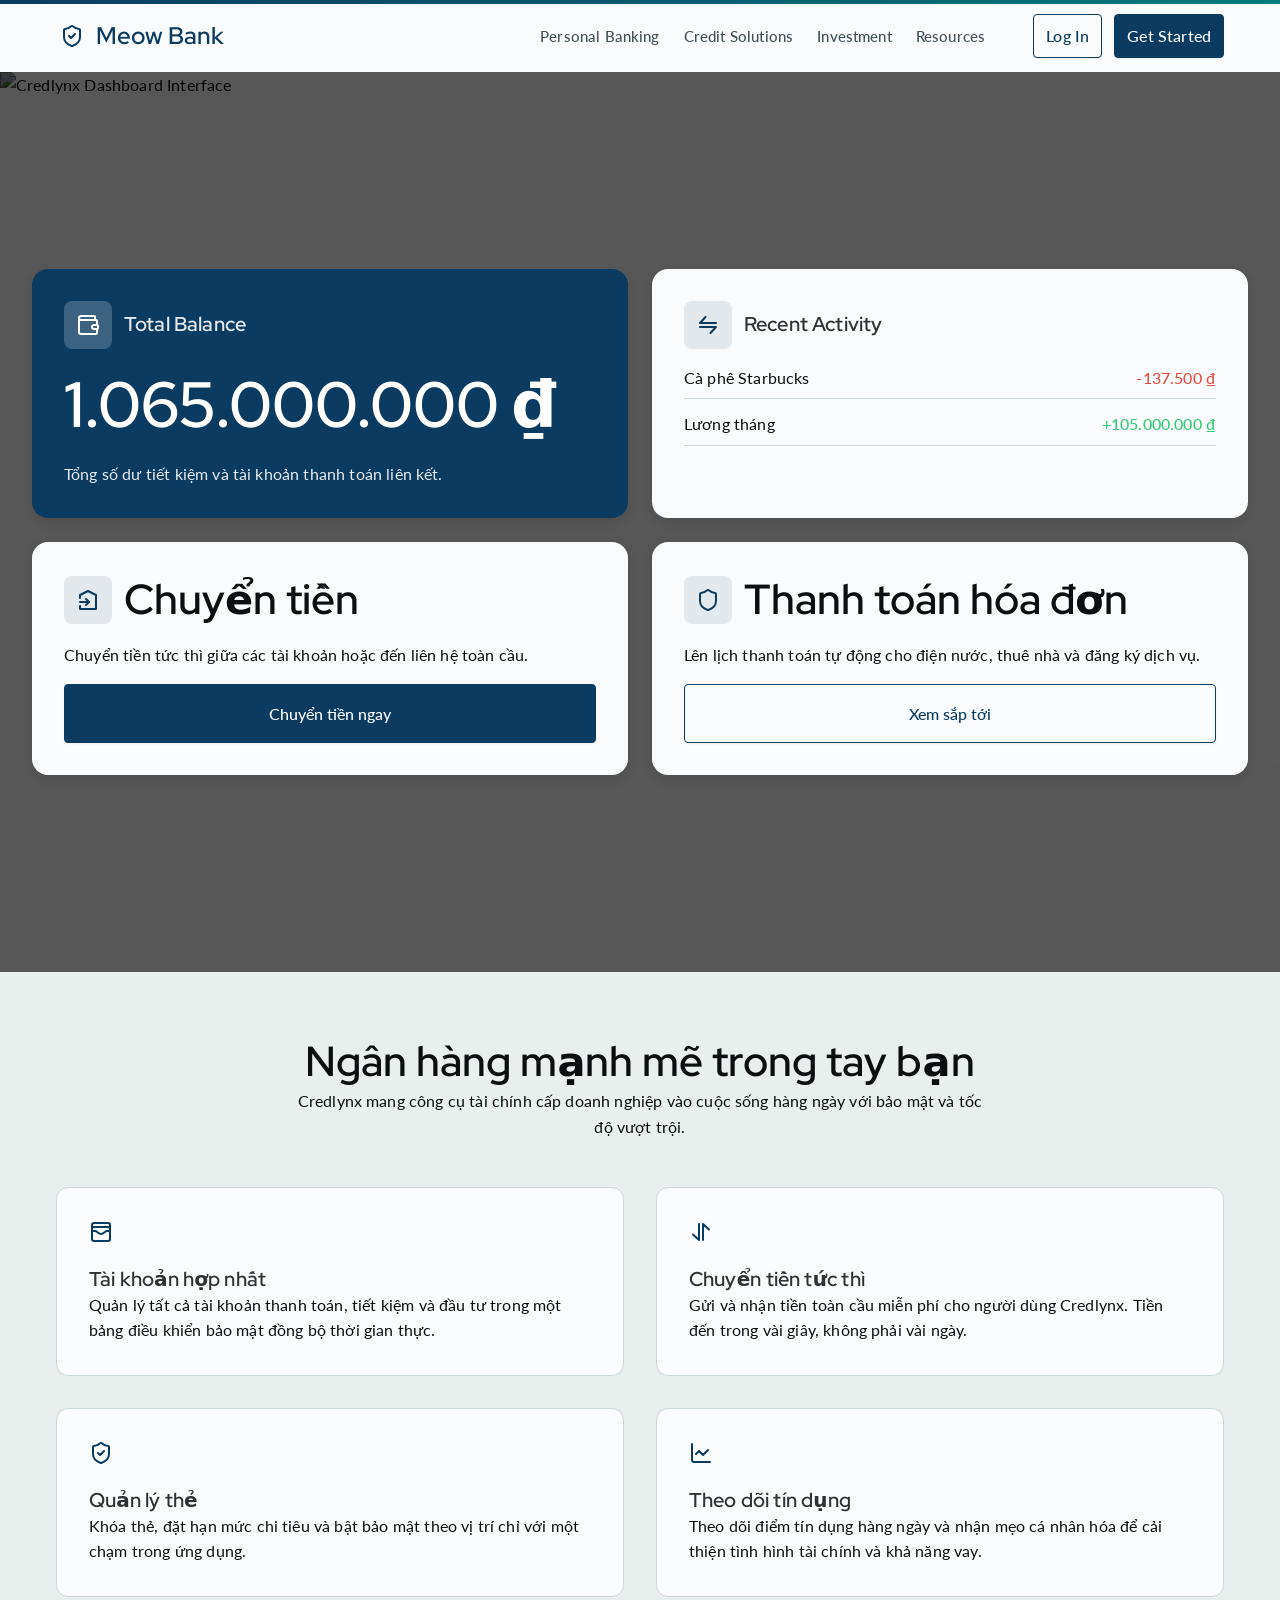
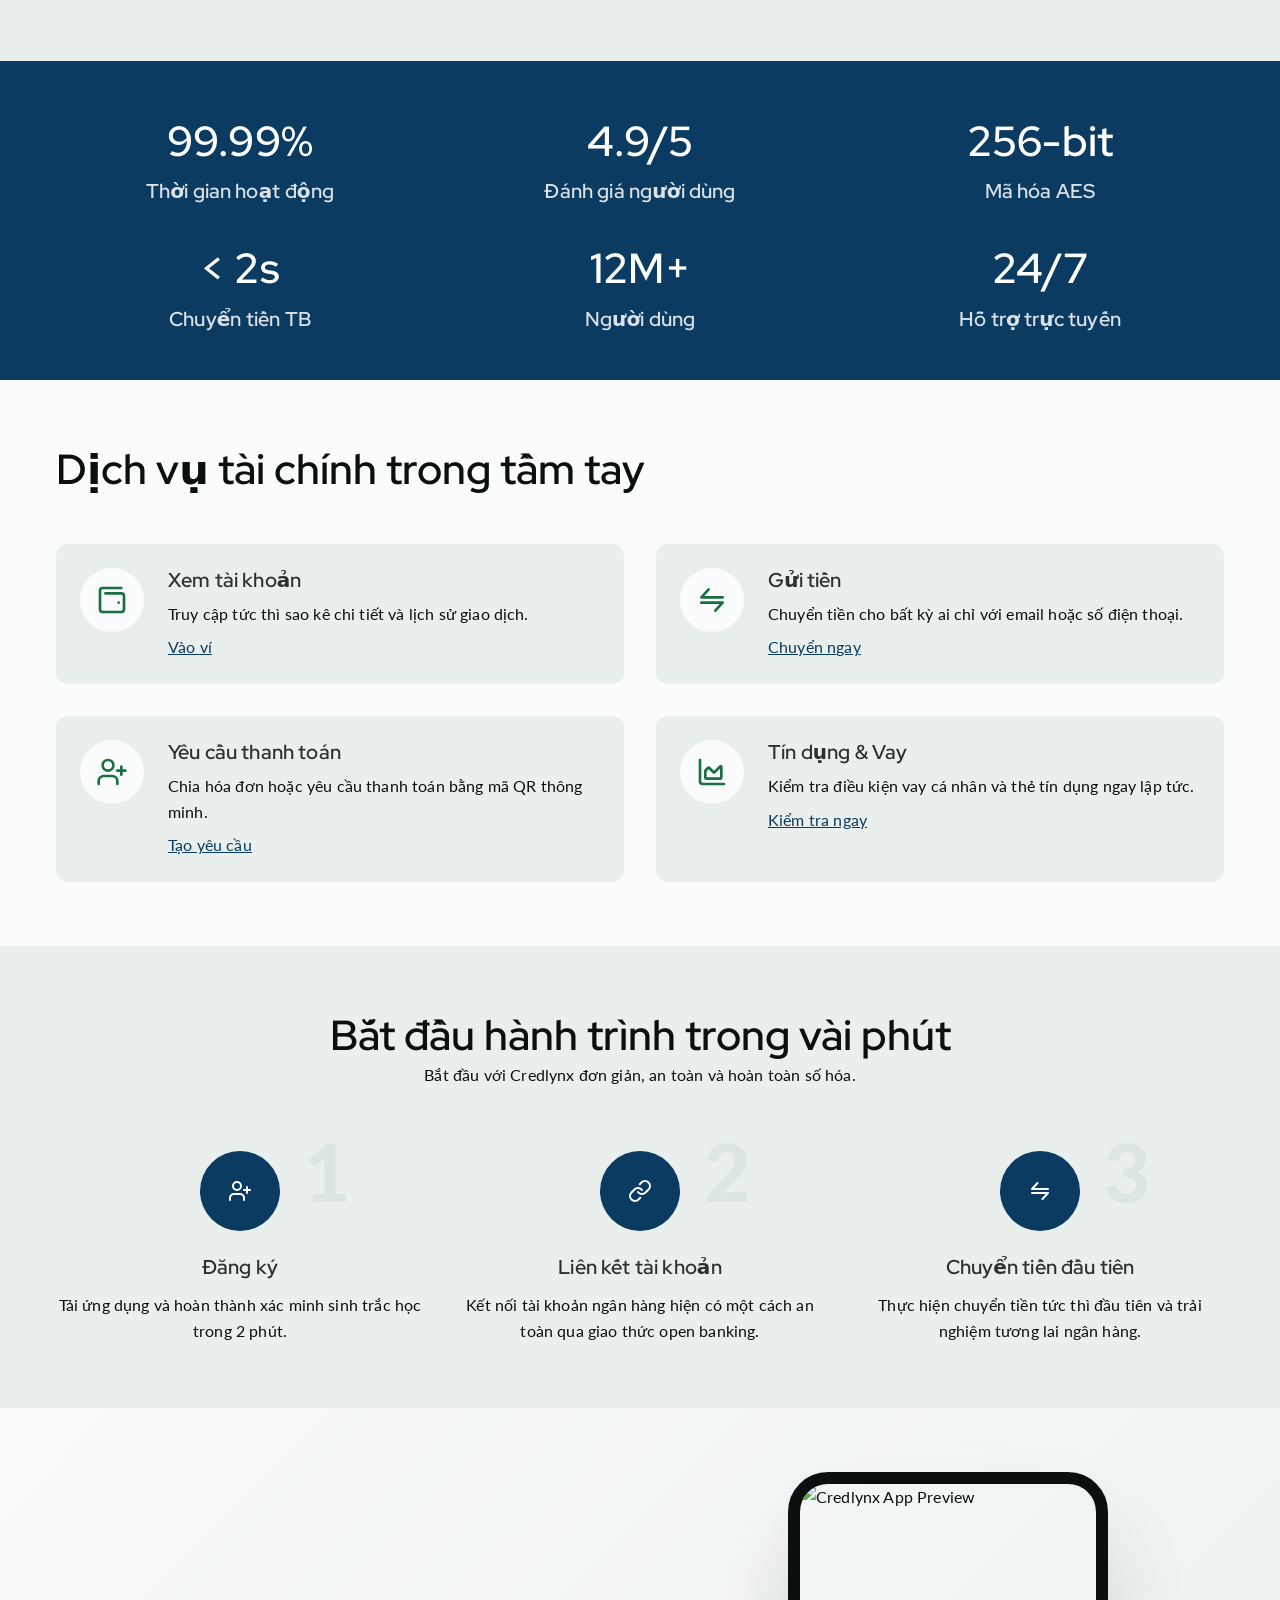
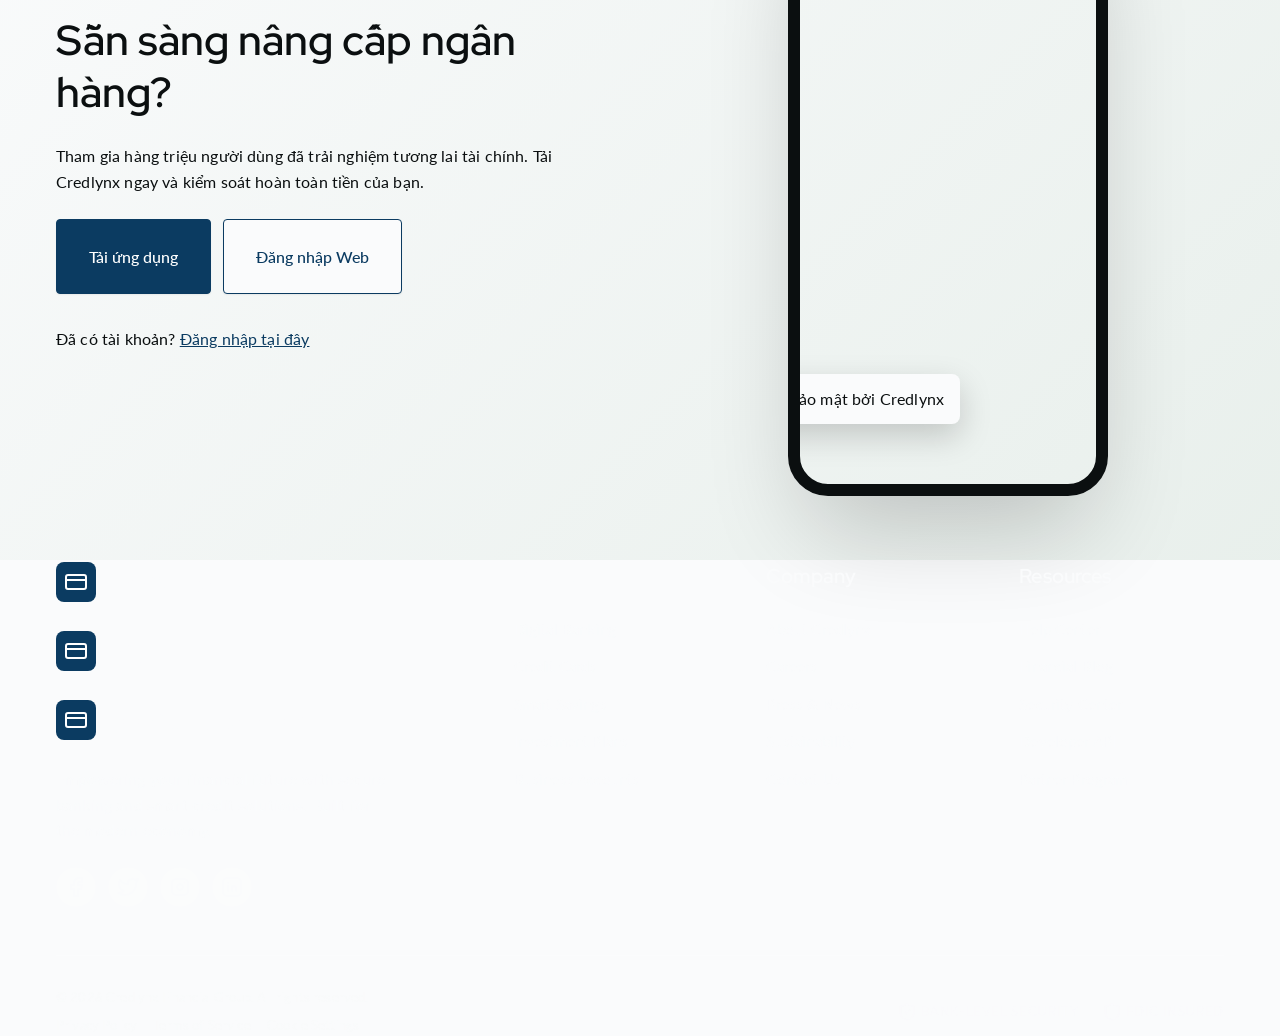
==== commit 411cfdab: "Cải thiện: meaningful features (20→30), retrain endpoint, KNN persistence, label endpoint, class_wei" ====
--- a/static/index.html
+++ b/static/index.html
@@ -211,7 +211,7 @@
                       </svg>
                     </div>
                     <span class="navigation-brand-name section-title">
-                      Credlynx
+                      Meow Bank
                     </span>
                   </div>
                 </a>
@@ -687,7 +687,7 @@
                   <p class="section-content">
                     Truy cập tức thì sao kê chi tiết và lịch sử giao dịch.
                   </p>
-                  <a href="#">
+                  <a href="account-balance.html">
                     <div class="btn-link"><span>Vào ví</span></div>
                   </a>
                 </div>
@@ -900,18 +900,13 @@
                   tiền của bạn.
                 </p>
                 <div class="get-started__actions">
-                  <button class="btn btn-primary btn-xl">Tải ứng dụng</button>
-                  <button class="btn btn-outline btn-xl">Đăng nhập Web</button>
+                  <a href="login.html"><button class="btn btn-primary btn-xl">Tải ứng dụng</button></a>
+                  <a href="login.html"><button class="btn btn-outline btn-xl">Đăng nhập Web</button></a>
                 </div>
                 <p class="get-started__prompt section-content">
-                  <span>Đã có tài khoản?</span>
-                  <a href="#"></a>
+                  <span>Đã có tài khoản? </span>
+                  <a href="login.html" class="btn-link"><span>Đăng nhập tại đây</span></a>
                 </p>
-                <div class="btn-link">
-                  <a href="login.html"><span>Đăng nhập tại đây</span></a>
-                </div>
-                <a href="#"></a>
-                <p></p>
               </div>
               <div class="get-started__visual">
                 <div class="phone-mockup">
@@ -1388,37 +1383,7 @@
             </div>
           </div>
         </footer-wrapper>
-        <a href="https://play.teleporthq.io/signup">
-          <div aria-label="Sign up to TeleportHQ" class="home-container4">
-            <svg
-              width="24"
-              height="24"
-              viewBox="0 0 19 21"
-              fill="none"
-              xmlns="http://www.w3.org/2000/svg"
-              class="home-icon64"
-            >
-              <path
-                d="M9.1017 4.64355H2.17867C0.711684 4.64355 -0.477539 5.79975 -0.477539 7.22599V13.9567C-0.477539 15.3829 0.711684 16.5391 2.17867 16.5391H9.1017C10.5687 16.5391 11.7579 15.3829 11.7579 13.9567V7.22599C11.7579 5.79975 10.5687 4.64355 9.1017 4.64355Z"
-                fill="#B23ADE"
-              ></path>
-              <path
-                d="M10.9733 12.7878C14.4208 12.7878 17.2156 10.0706 17.2156 6.71886C17.2156 3.3671 14.4208 0.649963 10.9733 0.649963C7.52573 0.649963 4.73096 3.3671 4.73096 6.71886C4.73096 10.0706 7.52573 12.7878 10.9733 12.7878Z"
-                fill="#FF5C5C"
-              ></path>
-              <path
-                d="M17.7373 13.3654C19.1497 14.1588 19.1497 15.4634 17.7373 16.2493L10.0865 20.5387C8.67402 21.332 7.51855 20.6836 7.51855 19.0968V10.5141C7.51855 8.92916 8.67402 8.2807 10.0865 9.07221L17.7373 13.3654Z"
-                fill="#2874DE"
-              ></path>
-            </svg>
-            <span class="home-text20">Built in TeleportHQ</span>
-          </div>
-        </a>
       </div>
-      <link
-        rel="canonical"
-        href="https://gripping-alert-rail-heev41.teleporthq.app/"
-      />
     </div>
   </body>
 </html>
